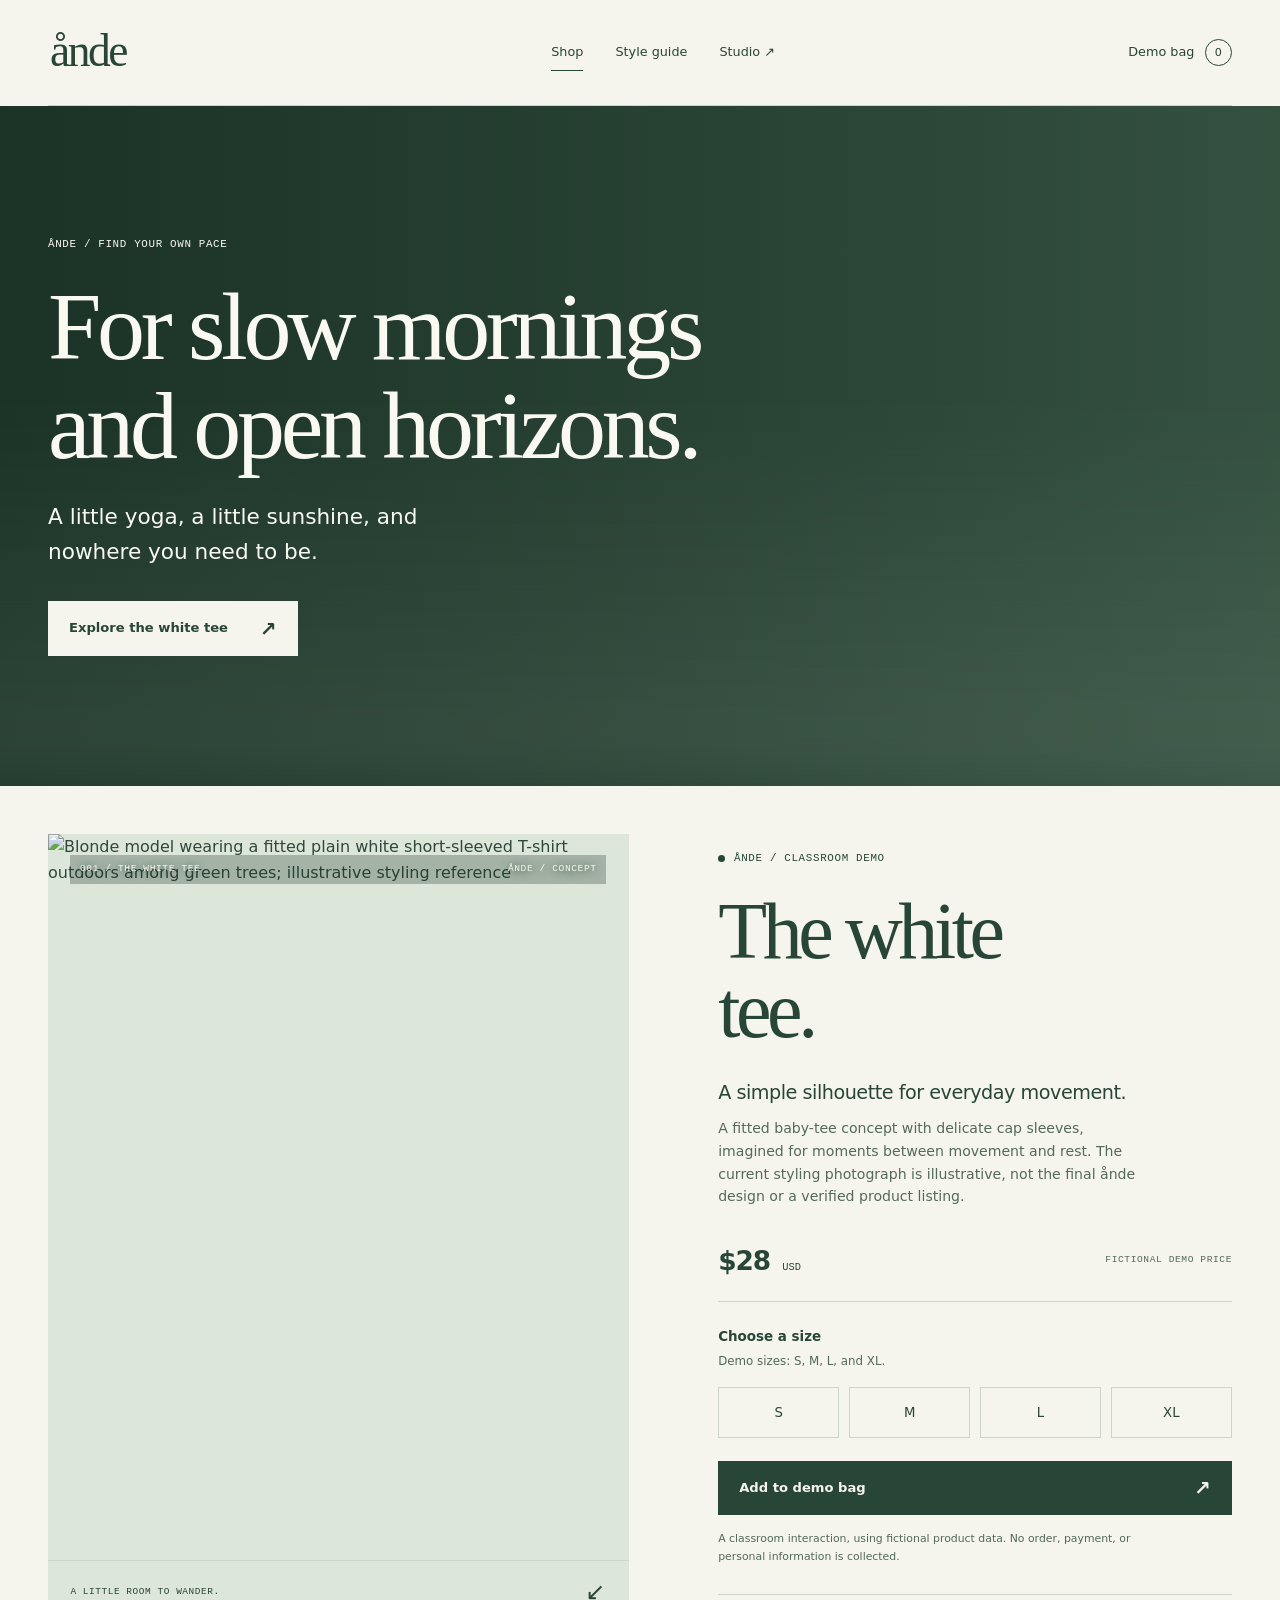
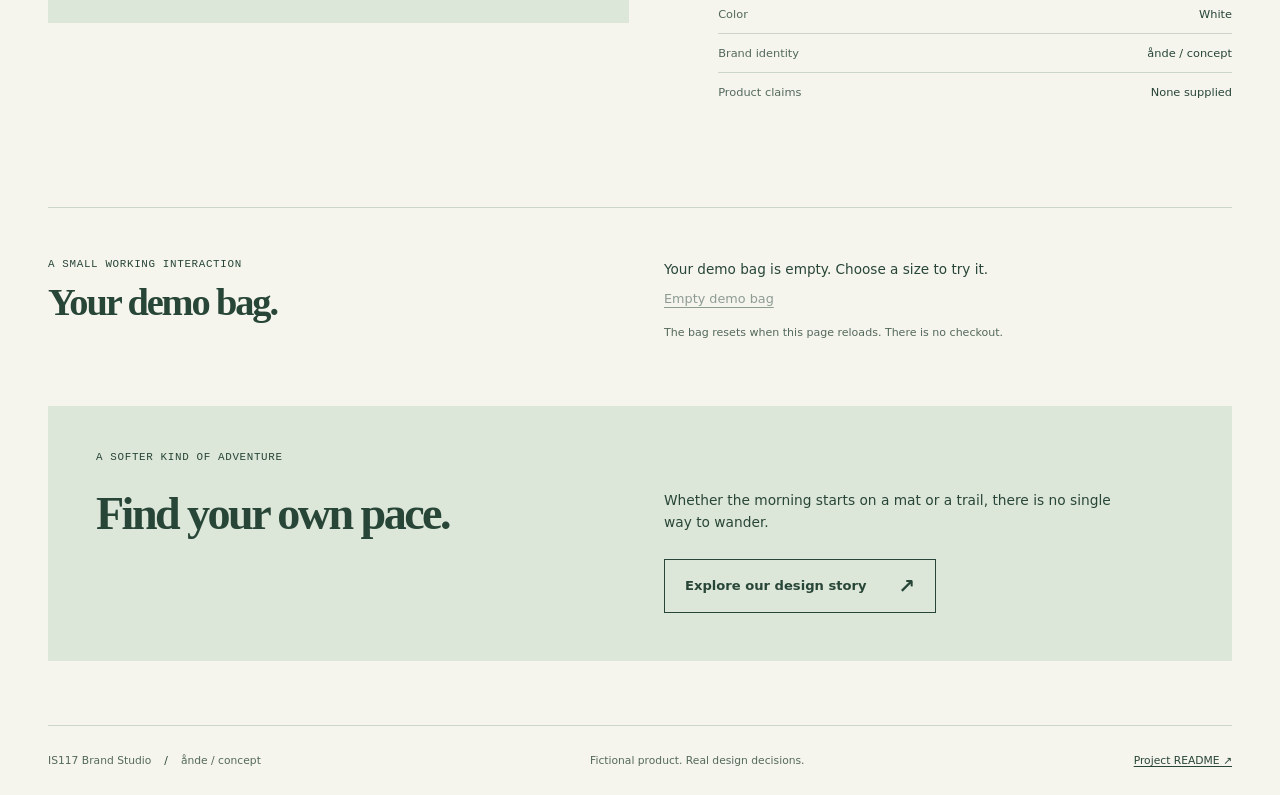
==== public/index.html @ a4168369 "feat: refine white tee editorial product layout and baby tee concept copy" ====
<!doctype html>
<html lang="en">
  <head>
    <meta charset="utf-8" />
    <meta name="viewport" content="width=device-width, initial-scale=1" />
    <meta
      name="description"
      content="ånde: a white tee concept for slow mornings and open horizons. Classroom demo storefront."
    />
    <title>ånde — slow mornings and open horizons</title>
    <link rel="icon" href="data:," />
    <link rel="stylesheet" href="styles.css" />
    <script src="shop.js" defer></script>
  </head>
  <body>
    <a class="skip-link" href="#main">Skip to content</a>
    
    <header class="site-header wrap">
      <a
        class="brand-link"
        href="index.html"
        aria-label="ånde storefront home"
        ><img
          class="wordmark"
          src="assets/ande-wordmark.svg"
          alt="ånde wordmark"
          width="175"
          height="26"
      /></a>
      <nav class="main-nav" aria-label="Main navigation">
        <a class="nav-link" href="index.html" aria-current="page">Shop</a>
        <a class="nav-link" href="styleguide.html">Style guide</a>
        <a class="nav-link" href="studio.html"
          >Studio <span aria-hidden="true">↗</span></a
        >
      </nav>
      <a class="bag-link" href="#demo-bag" aria-label="View demo bag"
        >Demo bag <span id="bag-count" class="bag-count">0</span></a
      >
    </header>

    <main id="main"><section class="ande-hero" aria-labelledby="ande-headline"><div class="ande-hero-art" aria-hidden="true"><span class="ande-mist"></span></div><div class="ande-hero-copy wrap"><p class="eyebrow">ånde / find your own pace</p><h1 id="ande-headline">For slow mornings<br />and open horizons.</h1><p>A little yoga, a little sunshine, and nowhere you need to be.</p><a class="button button-primary" href="#product-title">Explore the white tee <span aria-hidden="true">↗</span></a></div></section>
      <section class="product-section wrap" aria-labelledby="product-title">
        <div class="product-visual"><div class="ande-photo-stack" aria-label="Editorial product imagery"><div class="ande-photo-primary">
          <div class="visual-label">
            <span>001 / The white tee</span><span>ånde / concept</span>
          </div>
          <img
            class="shirt-image"
            src="https://neutral.com/cdn/shop/files/O80001_Ladies_Classic_T-shirt_White_1024x1024.jpg?v=1740046193"
            alt="Blonde model wearing a fitted plain white short-sleeved T-shirt outdoors among green trees; illustrative styling reference"
            width="800"
            height="880"
            loading="lazy"
          />
          </div><div class="ande-photo-detail" aria-hidden="true"><img src="https://neutral.com/cdn/shop/files/O80001_Ladies_Classic_T-shirt_White_1024x1024.jpg?v=1740046193" alt="" loading="lazy" /></div></div><div class="image-caption">
            <span>A little room to wander.</span
            ><span aria-hidden="true">↙</span>
          </div>
        </div>
        <div class="product-information">
          <p class="eyebrow">
            <span class="status-dot" aria-hidden="true"></span> ånde / classroom demo
          </p>
          <h1 id="product-title">The white<br />tee.</h1>
          <p class="product-intro">A simple silhouette for everyday movement.</p>
          <p class="muted product-description">
            A fitted baby-tee concept with delicate cap sleeves, imagined for moments between movement and rest. The current styling photograph is illustrative, not the final ånde design or a verified product listing.
          </p>
          <div class="price-row">
            <p class="price">$28 <span>USD</span></p>
            <span class="micro-label">Fictional demo price</span>
          </div>
          <form id="product-form" class="product-form" novalidate>
            <fieldset aria-describedby="size-help size-error">
              <legend>Choose a size</legend>
              <p id="size-help" class="field-help">
                Demo sizes: S, M, L, and XL.
              </p>
              <div class="size-options">
                <label class="size-option"
                  ><input type="radio" name="size" value="S" /><span
                    >S</span
                  ></label
                >
                <label class="size-option"
                  ><input type="radio" name="size" value="M" /><span
                    >M</span
                  ></label
                >
                <label class="size-option"
                  ><input type="radio" name="size" value="L" /><span
                    >L</span
                  ></label
                >
                <label class="size-option"
                  ><input type="radio" name="size" value="XL" /><span
                    >XL</span
                  ></label
                >
              </div>
              <p id="size-error" class="field-error" role="alert" hidden>
                Choose a size before adding the shirt to your demo bag.
              </p>
            </fieldset>
            <button class="button button-primary add-button" type="submit">
              Add to demo bag <span aria-hidden="true">↗</span>
            </button>
          </form>
          <p class="demo-disclaimer">
            A classroom interaction, using fictional product data. No order,
            payment, or personal information is collected.
          </p>
          <dl class="product-facts">
            <div>
              <dt>Color</dt>
              <dd>White</dd>
            </div>
            <div>
              <dt>Brand identity</dt>
              <dd>ånde / concept</dd>
            </div>
            <div>
              <dt>Product claims</dt>
              <dd>None supplied</dd>
            </div>
          </dl>
        </div>
      </section>

      <section
        id="demo-bag"
        class="bag-section wrap"
        aria-labelledby="bag-title"
      >
        <div>
          <p class="eyebrow">A small working interaction</p>
          <h2 id="bag-title">Your demo bag.</h2>
        </div>
        <div class="bag-details">
          <p
            id="bag-status"
            class="bag-message"
            role="status"
            aria-live="polite"
            aria-atomic="true"
          >
            Your demo bag is empty. Choose a size to try it.
          </p>
          <ul id="bag-items" class="bag-items"></ul>
          <button id="clear-bag" class="text-button" type="button" disabled>
            Empty demo bag
          </button>
          <p class="field-help">
            The bag resets when this page reloads. There is no checkout.
          </p>
        </div>
      </section>

      <section class="starter-next wrap" aria-labelledby="next-title"><p class="eyebrow">A softer kind of adventure</p><h2 id="next-title">Find your own pace.</h2><div><p>Whether the morning starts on a mat or a trail, there is no single way to wander.</p><a class="button button-secondary" href="styleguide.html">Explore our design story <span aria-hidden="true">↗</span></a></div></section>
    </main>

    <footer class="site-footer wrap">
      <p>
        IS117 Brand Studio <span class="footer-separator"> / </span> ånde / concept
      </p>
      <p class="footer-tagline">Fictional product. Real design decisions.</p>
      <a href="https://github.com/kaw393939/is117-brand-studio#readme"
        >Project README <span aria-hidden="true">↗</span></a
      >
    </footer>
  </body>
</html>
---- public/styles.css ----
/* Shared brand tokens. Change these after you agree on your brand direction.
   Both the storefront and the live style guide use this file. */
:root {
  --color-paper: #f5f4ed;
  --color-ink: #284637;
  --color-muted: #53695b;
  --color-line: #cbd5c8;
  --color-accent: #dce6d9;
  --color-soft: #e4eae1;
  --color-white: #fff;
  --color-danger: #992e28;
  --font-body:
    system-ui, -apple-system, blinkmacsystemfont, "Segoe UI", sans-serif;
  --font-display: "Iowan Old Style", "Baskerville", "Palatino Linotype", Georgia, serif;
  --font-mono: ui-monospace, sfmono-regular, consolas, monospace;
  --space-1: 0.5rem;
  --space-2: 1rem;
  --space-3: 1.5rem;
  --space-4: 2rem;
  --space-5: 3rem;
  --space-6: 4rem;
  --page-width: 1440px;
}

* {
  box-sizing: border-box;
}

html {
  scroll-behavior: smooth;
  scroll-padding-top: 1.5rem;
}

body {
  margin: 0;
  background: var(--color-paper);
  color: var(--color-ink);
  font-family: var(--font-body);
  line-height: 1.6;
  -webkit-font-smoothing: antialiased;
}

img,
svg {
  display: block;
  max-width: 100%;
}

button,
a,
input {
  -webkit-tap-highlight-color: transparent;
}

a {
  color: inherit;
  text-underline-offset: 0.2em;
  text-decoration-thickness: 1px;
}

a:hover {
  text-decoration-thickness: 2px;
}

button,
input {
  font: inherit;
}

button {
  cursor: pointer;
}

button:disabled {
  cursor: default;
}

:focus-visible {
  outline: 3px solid var(--color-ink);
  outline-offset: 5px;
}

[hidden] {
  display: none !important;
}

::selection {
  background: var(--color-accent);
  color: var(--color-ink);
}

h1,
h2,
h3,
p {
  margin: 0;
}

h1,
h2,
h3 {
  font-family: var(--font-display);
  font-weight: 550;
}

h1 {
  font-size: clamp(3.4rem, 6.25vw, 6.6rem);
  line-height: 0.99;
  letter-spacing: -0.075em;
}

h2 {
  font-size: clamp(2rem, 3.6vw, 3.75rem);
  line-height: 1.08;
  letter-spacing: -0.055em;
}

h3 {
  font-size: 1.3rem;
  line-height: 1.3;
  letter-spacing: -0.03em;
}

p + p {
  margin-top: var(--space-2);
}

.wrap {
  width: min(calc(100% - 6rem), var(--page-width));
  margin-inline: auto;
}

.muted {
  color: var(--color-muted);
}

.eyebrow,
.micro-label,
.visual-label,
.image-caption,
.section-number,
.type-label,
.token-name {
  font-family: var(--font-mono);
  font-size: 0.68rem;
  font-weight: 500;
  line-height: 1.5;
  letter-spacing: 0.06em;
  text-transform: uppercase;
}

.eyebrow {
  display: flex;
  align-items: center;
  gap: 0.55rem;
}

.status-dot {
  width: 7px;
  height: 7px;
  display: inline-block;
  background: var(--color-ink);
  border-radius: 50%;
}

.skip-link {
  position: fixed;
  top: 8px;
  left: 8px;
  z-index: 10;
  transform: translateY(-180%);
  padding: 0.75rem 1rem;
  background: var(--color-ink);
  color: var(--color-white);
}

.skip-link:focus {
  transform: translateY(0);
}

.starter-notice {
  display: flex;
  justify-content: space-between;
  align-items: center;
  gap: 1.5rem;
  padding: 0.8rem 3rem;
  background: var(--color-accent);
  font-size: 0.73rem;
  line-height: 1.5;
}

.starter-notice a {
  flex-shrink: 0;
  font-weight: 650;
}

.site-header {
  min-height: 106px;
  display: flex;
  align-items: center;
  gap: 3rem;
  border-bottom: 1px solid var(--color-line);
}

.brand-link {
  display: inline-block;
  flex-shrink: 0;
}

.wordmark {
  width: 150px;
  height: auto;
}

.main-nav {
  display: flex;
  justify-content: center;
  align-items: center;
  gap: 2rem;
  margin-inline: auto;
}

.nav-link,
.bag-link {
  text-decoration: none;
  font-size: 0.8rem;
}

.nav-link {
  padding-block: 0.5rem;
  border-bottom: 1px solid transparent;
}

.nav-link:hover,
.nav-link[aria-current="page"] {
  border-color: currentcolor;
}

.bag-link {
  display: flex;
  align-items: center;
  gap: 0.65rem;
  white-space: nowrap;
}

.bag-count {
  display: grid;
  place-items: center;
  min-width: 1.7rem;
  height: 1.7rem;
  border: 1px solid var(--color-ink);
  border-radius: 50%;
  font-size: 0.7rem;
}

.product-section {
  display: grid;
  grid-template-columns: 1.13fr 1fr;
  gap: clamp(3rem, 7vw, 8rem);
  padding-block: var(--space-5) 5rem;
  align-items: start;
}

.product-visual {
  position: relative;
  background: var(--color-soft);
}

.visual-label {
  position: absolute;
  z-index: 1;
  inset: 1.3rem 1.4rem auto;
  display: flex;
  justify-content: space-between;
  gap: 1rem;
  font-size: 0.6rem;
}

.shirt-image {
  width: 100%;
  height: auto;
  aspect-ratio: 800 / 880;
  object-fit: contain;
}

.image-caption {
  display: flex;
  align-items: center;
  justify-content: space-between;
  gap: 1rem;
  padding: 1.2rem 1.4rem;
  border-top: 1px solid var(--color-line);
  font-size: 0.59rem;
}

.image-caption > :last-child {
  font-family: var(--font-body);
  font-size: 1.5rem;
  line-height: 1;
}

.product-information {
  max-width: 530px;
  padding-block: 1rem;
}

.product-information h1 {
  margin-top: 1.6rem;
}

.product-intro {
  font-size: 1.2rem;
  line-height: 1.5;
  margin-top: 1.8rem;
  letter-spacing: -0.025em;
}

.product-description {
  margin-top: 0.6rem;
  font-size: 0.88rem;
  max-width: 430px;
}

.price-row {
  display: flex;
  align-items: center;
  justify-content: space-between;
  gap: 1rem;
  margin-block: 2rem 1.5rem;
  padding-bottom: 1.2rem;
  border-bottom: 1px solid var(--color-line);
}

.price {
  font-size: 1.65rem;
  letter-spacing: -0.04em;
  font-weight: 600;
}

.price span {
  font-family: var(--font-mono);
  font-size: 0.65rem;
  font-weight: 400;
  letter-spacing: 0;
  margin-left: 0.25rem;
}

.price-row .micro-label {
  color: var(--color-muted);
  font-size: 0.6rem;
}

fieldset {
  padding: 0;
  margin: 0;
  border: 0;
  min-width: 0;
}

legend {
  padding: 0;
  font-size: 0.84rem;
  font-weight: 650;
}

.field-help {
  margin-top: 0.3rem;
  color: var(--color-muted);
  font-size: 0.74rem;
}

.size-options {
  display: grid;
  grid-template-columns: repeat(4, 1fr);
  gap: 0.6rem;
  margin-top: 1rem;
}

.size-option {
  position: relative;
  cursor: pointer;
}

.size-option input {
  position: absolute;
  opacity: 0;
  width: 100%;
  height: 100%;
  margin: 0;
  cursor: pointer;
}

.size-option span {
  display: grid;
  place-items: center;
  min-height: 3.2rem;
  border: 1px solid var(--color-line);
  background: var(--color-paper);
  font-size: 0.83rem;
  transition:
    background 150ms ease,
    border-color 150ms ease;
}

.size-option input:checked + span {
  background: var(--color-ink);
  border-color: var(--color-ink);
  color: var(--color-paper);
}

.size-option input:hover + span {
  border-color: var(--color-ink);
}

.size-option input:focus-visible + span {
  outline: 3px solid var(--color-ink);
  outline-offset: 4px;
}

.size-option input:focus-visible {
  outline: none;
}

.field-error {
  color: var(--color-danger);
  font-size: 0.8rem;
  margin-top: 0.9rem;
  font-weight: 550;
}

.button {
  display: inline-flex;
  align-items: center;
  justify-content: space-between;
  gap: 2rem;
  min-height: 3.4rem;
  border: 1px solid var(--color-ink);
  padding: 0.9rem 1.25rem;
  font-size: 0.82rem;
  font-weight: 550;
  line-height: 1.4;
  text-decoration: none;
  transition:
    background 150ms ease,
    color 150ms ease;
}

.button > span[aria-hidden] {
  font-size: 1.25rem;
  line-height: 1;
}

.button-primary {
  background: var(--color-ink);
  color: var(--color-paper);
}

.button-primary:hover {
  background: var(--color-accent);
  color: var(--color-ink);
}

.button-secondary {
  background: transparent;
  color: var(--color-ink);
}

.button-secondary:hover {
  background: var(--color-soft);
}

.add-button {
  width: 100%;
  margin-top: 1.4rem;
}

.demo-disclaimer {
  font-size: 0.68rem;
  line-height: 1.65;
  color: var(--color-muted);
  margin-top: 0.9rem;
  max-width: 420px;
}

.product-facts {
  margin-bottom: 0;
  margin-top: 1.8rem;
}

.product-facts div {
  display: flex;
  justify-content: space-between;
  gap: 1rem;
  padding-block: 0.62rem;
  border-top: 1px solid var(--color-line);
  font-size: 0.71rem;
}

.product-facts dt {
  color: var(--color-muted);
}

.product-facts dd {
  margin: 0;
  font-weight: 500;
  text-align: right;
}

.bag-section {
  display: grid;
  grid-template-columns: 1fr 1fr;
  gap: 3rem;
  border-top: 1px solid var(--color-line);
  padding-block: 3rem;
}

.bag-section h2 {
  margin-top: 0.6rem;
  font-size: clamp(2rem, 3vw, 3rem);
}

.bag-details {
  padding-top: 0.2rem;
  font-size: 0.85rem;
}

.bag-message {
  max-width: 500px;
}

.bag-items {
  list-style: none;
  margin: 1rem 0;
  padding: 0;
}

.bag-items:empty {
  margin: 0;
}

.bag-items li {
  padding-block: 0.55rem;
  border-bottom: 1px solid var(--color-line);
  font-size: 0.78rem;
}

.text-button {
  padding: 0.5rem 0;
  border: 0;
  background: transparent;
  color: var(--color-ink);
  font-size: 0.8rem;
  text-decoration: underline;
  text-underline-offset: 0.25rem;
}

.text-button:disabled {
  opacity: 0.5;
}

.bag-details .field-help {
  margin-top: 0.4rem;
  font-size: 0.69rem;
}

.starter-next {
  display: grid;
  grid-template-columns: 1fr 1fr;
  gap: 1.5rem 3rem;
  background: var(--color-accent);
  padding: 2.7rem 3rem 3rem;
  margin-block: 1rem 4rem;
}

.starter-next > .eyebrow {
  grid-column: 1 / -1;
}

.starter-next > div {
  max-width: 470px;
  font-size: 0.86rem;
}

.starter-next .button {
  margin-top: 1.6rem;
}

.site-footer {
  display: flex;
  align-items: center;
  justify-content: space-between;
  gap: 2rem;
  border-top: 1px solid var(--color-line);
  padding-block: 1.6rem;
  font-size: 0.67rem;
  color: var(--color-muted);
}

.footer-tagline {
  margin: 0;
}

.footer-separator {
  margin-inline: 0.6rem;
  color: var(--color-ink);
}

.site-footer a {
  color: var(--color-ink);
}

/* Shared editorial pages */
.page-hero {
  padding-block: 4.5rem 3.8rem;
  display: grid;
  grid-template-columns: 1.25fr 0.75fr;
  align-items: end;
  gap: 1.3rem 4rem;
}

.page-hero > .eyebrow {
  grid-column: 1 / -1;
}

.page-hero h1 {
  font-size: clamp(3.5rem, 6.8vw, 7.3rem);
}

.page-hero .hero-summary {
  max-width: 400px;
  font-size: 0.95rem;
  color: var(--color-muted);
  padding-bottom: 0.25rem;
}

.hero-summary strong {
  font-weight: 550;
  color: var(--color-ink);
}

.page-subnav {
  display: flex;
  flex-wrap: wrap;
  gap: 0.6rem 1.8rem;
  padding-block: 1rem;
  border-top: 1px solid var(--color-line);
  border-bottom: 1px solid var(--color-line);
  font-size: 0.76rem;
}

.section-link {
  text-decoration: none;
}

.section-link:hover {
  text-decoration: underline;
}

.guide-section {
  padding-block: 3rem;
  border-bottom: 1px solid var(--color-line);
  display: grid;
  grid-template-columns: 0.32fr 1fr;
  column-gap: 3rem;
}

.section-heading .section-number {
  color: var(--color-muted);
  display: block;
  margin-bottom: 0.8rem;
}

.section-heading h2 {
  font-size: clamp(1.7rem, 2.5vw, 2.65rem);
}

.section-heading p {
  font-size: 0.78rem;
  color: var(--color-muted);
  margin-top: 1rem;
  max-width: 210px;
}

.guide-content {
  min-width: 0;
}

.draft-label {
  display: inline-block;
  padding: 0.3rem 0.55rem;
  background: var(--color-accent);
  color: var(--color-ink);
  font-family: var(--font-mono);
  font-size: 0.6rem;
  line-height: 1.4;
  letter-spacing: 0.03em;
  text-transform: uppercase;
}

.decision-grid {
  display: grid;
  grid-template-columns: repeat(3, 1fr);
  gap: 1.5rem;
  margin-top: 1.6rem;
}

.decision-grid > div {
  border-top: 1px solid var(--color-line);
  padding-top: 0.8rem;
}

.decision-grid h3 {
  font-size: 0.85rem;
  font-weight: 650;
  letter-spacing: 0;
}

.decision-grid p {
  font-size: 0.8rem;
  color: var(--color-muted);
  margin-top: 0.5rem;
}

.decision-grid .undecided {
  font-size: 1.5rem;
  font-weight: 450;
  color: var(--color-ink);
  letter-spacing: -0.04em;
}

.logo-board {
  min-height: 230px;
  display: grid;
  place-items: center;
  padding: 3rem;
  background: var(--color-white);
  border: 1px solid var(--color-line);
}

.logo-board img {
  width: min(100%, 380px);
}

.logo-variants {
  display: grid;
  grid-template-columns: 1fr 1fr;
  border: 1px solid var(--color-line);
  border-top: 0;
}

.logo-variant {
  min-height: 140px;
  padding: 1.5rem;
  display: flex;
  flex-direction: column;
  justify-content: space-between;
  gap: 1.5rem;
}

.logo-variant + .logo-variant {
  border-left: 1px solid var(--color-line);
}

.logo-small {
  width: 110px;
  height: auto;
}

.logo-mono {
  width: 190px;
  filter: brightness(0);
}

.logo-variant p,
.guide-note {
  font-size: 0.73rem;
  color: var(--color-muted);
}

.guide-note {
  margin-top: 1rem;
  max-width: 680px;
}

.palette-grid {
  display: grid;
  grid-template-columns: repeat(5, 1fr);
  gap: 0.65rem;
}

.color-swatch {
  height: 120px;
  border: 1px solid var(--color-line);
  background: var(--swatch-color);
}

.palette-card h3 {
  font-size: 0.76rem;
  letter-spacing: 0;
  font-weight: 650;
  margin-top: 0.65rem;
}

.palette-card code {
  font-family: var(--font-mono);
  font-size: 0.65rem;
  color: var(--color-muted);
  display: block;
  margin-top: 0.15rem;
}

.palette-card p {
  font-size: 0.66rem;
  color: var(--color-muted);
  margin-top: 0.4rem;
  line-height: 1.5;
}

.type-specimen {
  border-top: 1px solid var(--color-line);
  padding-block: 1.3rem;
}

.type-specimen:first-child {
  border-top: 0;
  padding-top: 0;
}

.type-label {
  display: block;
  margin-bottom: 1rem;
  color: var(--color-muted);
  font-size: 0.6rem;
}

.type-display {
  font-family: var(--font-display);
  font-size: clamp(2.5rem, 4.5vw, 5rem);
  font-weight: 550;
  letter-spacing: -0.075em;
  line-height: 1;
  max-width: 700px;
}

.type-body {
  font-family: var(--font-body);
  font-size: 1rem;
  max-width: 570px;
}

.type-mono {
  font-family: var(--font-mono);
  text-transform: uppercase;
  font-size: 0.7rem;
  letter-spacing: 0.06em;
}

.spacing-grid {
  display: flex;
  flex-wrap: wrap;
  align-items: start;
  gap: 2rem;
}

.spacing-token {
  min-width: 52px;
}

.spacing-bar {
  width: var(--token-size);
  height: 40px;
  background: var(--color-ink);
  margin-bottom: 0.9rem;
}

.token-name {
  display: block;
  font-size: 0.6rem;
}

.spacing-token code {
  font-family: var(--font-mono);
  color: var(--color-muted);
  font-size: 0.65rem;
}

.button-samples {
  display: flex;
  flex-wrap: wrap;
  gap: 1rem;
}

.button-samples .button {
  min-width: 185px;
}

.voice-grid {
  display: grid;
  grid-template-columns: 1fr 1fr;
  gap: 2rem;
}

.voice-grid h3 {
  font-size: 0.95rem;
  font-weight: 600;
  margin-bottom: 0.65rem;
}

.voice-grid p {
  font-size: 0.84rem;
  color: var(--color-muted);
}

.voice-example {
  font-size: 1.7rem !important;
  color: var(--color-ink) !important;
  letter-spacing: -0.035em;
  line-height: 1.3;
}

.guide-footer-note {
  display: flex;
  gap: 2rem;
  align-items: center;
  justify-content: space-between;
  background: var(--color-soft);
  padding: 1.5rem 2rem;
  margin-block: 2rem 4rem;
}

.guide-footer-note p {
  font-size: 0.83rem;
  max-width: 680px;
}

.guide-footer-note a {
  font-size: 0.8rem;
  white-space: nowrap;
}

@media (width >= 1600px) {
  .product-section {
    gap: 8rem;
  }
}

@media (width <= 1100px) {
  .wrap {
    width: calc(100% - 4rem);
  }

  .starter-notice {
    padding-inline: 2rem;
  }

  .site-header {
    gap: 1.7rem;
  }

  .main-nav {
    gap: 1.25rem;
  }

  .product-section {
    gap: 3rem;
    align-items: start;
  }

  .product-information h1 {
    font-size: clamp(3.4rem, 7vw, 5rem);
  }

  .product-information {
    padding-top: 0.5rem;
  }

  .product-intro {
    margin-top: 1.4rem;
  }

  .price-row {
    margin-top: 1.5rem;
  }

  .page-hero {
    column-gap: 2rem;
  }

  .guide-section {
    grid-template-columns: 0.35fr 1fr;
    gap: 2rem;
  }

  .palette-grid {
    grid-template-columns: repeat(3, 1fr);
    row-gap: 1.6rem;
  }
}

@media (width <= 760px) {
  .wrap {
    width: calc(100% - 2.5rem);
  }

  .starter-notice {
    padding: 0.75rem 1.25rem;
    font-size: 0.67rem;
    gap: 1rem;
  }

  .starter-notice > span {
    max-width: 480px;
  }

  .starter-notice a {
    font-size: 0.65rem;
  }

  .site-header {
    min-height: 108px;
    display: grid;
    grid-template-columns: 1fr auto;
    gap: 0.5rem 1rem;
    padding-block: 1.2rem 1rem;
  }

  .wordmark {
    width: 130px;
  }

  .main-nav {
    grid-row: 2;
    grid-column: 1 / -1;
    margin: 0;
    justify-content: flex-start;
    gap: 1.5rem;
  }

  .nav-link,
  .bag-link {
    font-size: 0.73rem;
  }

  .bag-link {
    grid-column: 2;
    grid-row: 1;
  }

  .bag-count {
    min-width: 1.5rem;
    height: 1.5rem;
  }

  .product-section {
    grid-template-columns: 1fr;
    gap: 2rem;
    padding-block: 1.5rem 3rem;
  }

  .product-visual {
    max-width: 600px;
    width: 100%;
    margin-inline: auto;
  }

  .shirt-image {
    max-height: 530px;
  }

  .product-information {
    max-width: none;
    padding: 0;
  }

  .product-information h1 {
    font-size: clamp(4.2rem, 13vw, 7rem);
    margin-top: 1rem;
  }

  .product-intro {
    font-size: 1.1rem;
    margin-top: 1.4rem;
  }

  .product-description {
    max-width: 580px;
  }

  .product-facts {
    margin-top: 1.5rem;
  }

  .bag-section {
    grid-template-columns: 1fr;
    gap: 1.3rem;
    padding-block: 2rem;
  }

  .bag-section h2 {
    margin-top: 0.6rem;
  }

  .starter-next {
    grid-template-columns: 1fr;
    padding: 1.8rem;
    gap: 1.3rem;
    margin-block: 1rem 3rem;
  }

  .starter-next > div {
    max-width: none;
  }

  .site-footer {
    flex-wrap: wrap;
    gap: 0.7rem 2rem;
    padding-block: 1.5rem;
  }

  .footer-tagline {
    display: none;
  }

  .page-hero {
    padding-block: 2.5rem;
    grid-template-columns: 1fr;
    row-gap: 1.4rem;
  }

  .page-hero h1 {
    font-size: clamp(3.7rem, 11vw, 6rem);
  }

  .page-hero .hero-summary {
    max-width: 570px;
    font-size: 0.9rem;
  }

  .page-subnav {
    gap: 0.6rem 1.2rem;
    font-size: 0.72rem;
  }

  .guide-section {
    grid-template-columns: 1fr;
    gap: 1.8rem;
    padding-block: 2.3rem;
  }

  .section-heading {
    display: grid;
    grid-template-columns: 1fr 1fr;
    column-gap: 2rem;
  }

  .section-heading .section-number {
    grid-column: 1 / -1;
    margin-bottom: 0.5rem;
  }

  .section-heading p {
    max-width: none;
    margin: 0;
    font-size: 0.73rem;
  }

  .decision-grid {
    gap: 1rem;
  }

  .decision-grid .undecided {
    font-size: 1.3rem;
  }

  .decision-grid p {
    font-size: 0.73rem;
  }

  .palette-grid {
    grid-template-columns: repeat(5, 1fr);
  }

  .color-swatch {
    height: 85px;
  }

  .palette-card p {
    font-size: 0.62rem;
  }

  .palette-card code {
    font-size: 0.57rem;
  }

  .guide-footer-note {
    flex-direction: column;
    align-items: start;
    gap: 1rem;
    margin-block: 1.5rem 3rem;
    padding: 1.5rem;
  }
}

@media (width <= 420px) {
  .starter-notice {
    align-items: start;
    flex-direction: column;
    gap: 0.35rem;
  }

  .visual-label {
    inset: 1rem 1rem auto;
    font-size: 0.53rem;
  }

  .image-caption {
    font-size: 0.53rem;
    padding: 1rem;
  }

  .price-row .micro-label {
    font-size: 0.54rem;
  }

  .section-heading {
    grid-template-columns: 1fr;
    gap: 0.6rem;
  }

  .section-heading .section-number {
    margin: 0;
  }

  .decision-grid {
    grid-template-columns: 1fr;
    gap: 1.2rem;
  }

  .decision-grid > div {
    display: grid;
    grid-template-columns: 0.5fr 1fr;
    gap: 0.4rem 1rem;
  }

  .decision-grid p {
    margin-top: 0;
  }

  .decision-grid p:last-child {
    grid-column: 2;
  }

  .palette-grid {
    grid-template-columns: repeat(3, 1fr);
  }

  .color-swatch {
    height: 90px;
  }

  .logo-board {
    min-height: 190px;
    padding: 2rem;
  }

  .logo-variants {
    grid-template-columns: 1fr;
  }

  .logo-variant {
    min-height: 125px;
  }

  .logo-variant + .logo-variant {
    border-left: 0;
    border-top: 1px solid var(--color-line);
  }

  .voice-grid {
    grid-template-columns: 1fr;
    gap: 1.5rem;
  }
}

@media (prefers-reduced-motion: reduce) {
  html {
    scroll-behavior: auto;
  }

  *,
  *::before,
  *::after {
    transition: none !important;
    animation: none !important;
  }
}

/* ånde editorial hero — expressive layering without torn-paper motifs. */
.ande-hero {position:relative;min-height:min(77vw,720px);display:grid;align-items:center;overflow:hidden;background:#718d7c;color:#f9f9f2;isolation:isolate}
.ande-hero-art {position:absolute;inset:0;z-index:-2;background:linear-gradient(90deg,rgba(20,45,35,.8) 0%,rgba(30,56,44,.52) 48%,rgba(42,67,53,.14) 100%),radial-gradient(ellipse at 68% 28%,#d4ddd0 0%,#94ab9a 28%,#486d5c 66%,#294b3b 100%)}
.ande-hero-art::before,.ande-hero-art::after {content:"";position:absolute;inset:0;background:repeating-linear-gradient(100deg,transparent 0 5%,rgba(19,50,37,.28) 5.3% 6.5%,transparent 7% 11%);opacity:.5;filter:blur(3px)}
.ande-hero-art::after {transform:scale(1.35) translateY(12%);opacity:.4;filter:blur(10px)}
.ande-mist {position:absolute;inset:32% -10% 0;background:linear-gradient(0deg,rgba(230,238,225,.4),transparent 85%);filter:blur(32px)}
.ande-hero-copy {padding-block:7rem;position:relative}
.ande-hero-copy h1 {max-width:860px;font-size:clamp(3.7rem,7.5vw,8rem);letter-spacing:-.045em;font-weight:400;line-height:1.04;margin:1.5rem 0}
.ande-hero-copy p:not(.eyebrow) {font-size:clamp(1rem,1.7vw,1.35rem);max-width:460px;margin-bottom:2rem}
.ande-hero-copy .button {background:#f5f4ed;color:#284637;border-color:#f5f4ed}
.ande-hero-copy .button:hover {background:#dce6d9}
.product-information h1,.page-hero h1 {letter-spacing:-.055em;font-weight:400}
@media (width <= 760px) {.ande-hero{min-height:630px}.ande-hero-copy{padding-block:5rem}.ande-hero-copy h1{font-size:clamp(3.3rem,12vw,5.4rem)}}

/* Photographic ånde hero: remote forest image is a temporary stand-in pending upload of the approved original model crop. */
.ande-hero {min-height:680px;background:#385544}
.ande-hero-art {background:linear-gradient(90deg,rgba(22,45,34,.85) 0%,rgba(22,45,34,.55) 47%,rgba(22,45,34,.12) 100%),url("https://images.unsplash.com/photo-1448375240586-882707db888b?auto=format&fit=crop&w=1800&q=85") center / cover no-repeat}
.ande-hero-art::before,.ande-hero-art::after {display:none}
.ande-mist {opacity:.25;pointer-events:none}
.ande-hero-copy {z-index:2}
@media (max-width:760px){.ande-hero-art{background-position:60% center}}

/* Portrait treatment for the ånde white-tee editorial section. */
.product-visual {overflow:hidden;background:#dce6d9}
.product-visual .shirt-image {aspect-ratio:4 / 5;object-fit:cover;object-position:center 35%;filter:saturate(.8) contrast(.96)}
.product-visual .visual-label {color:#f7f7ee;text-shadow:0 1px 8px #183425;background:rgba(24,49,36,.28);padding:.45rem .6rem}
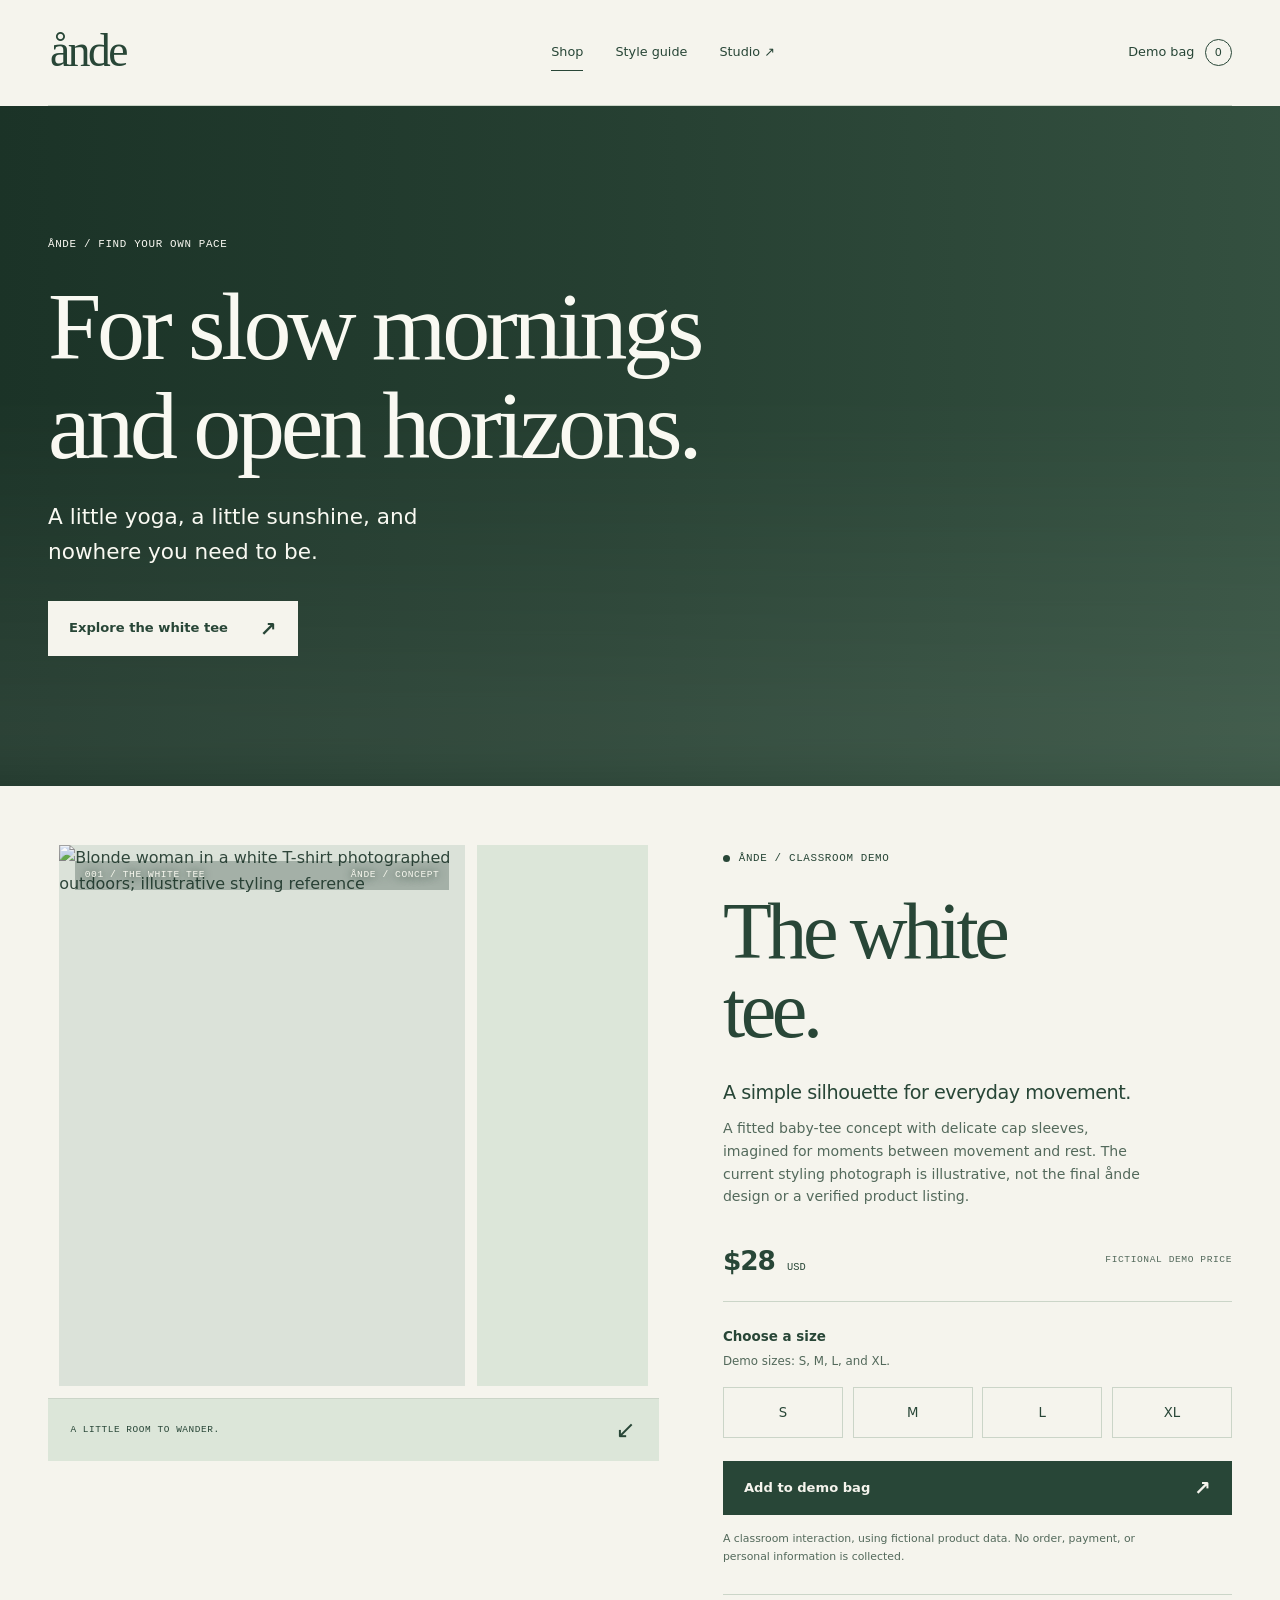
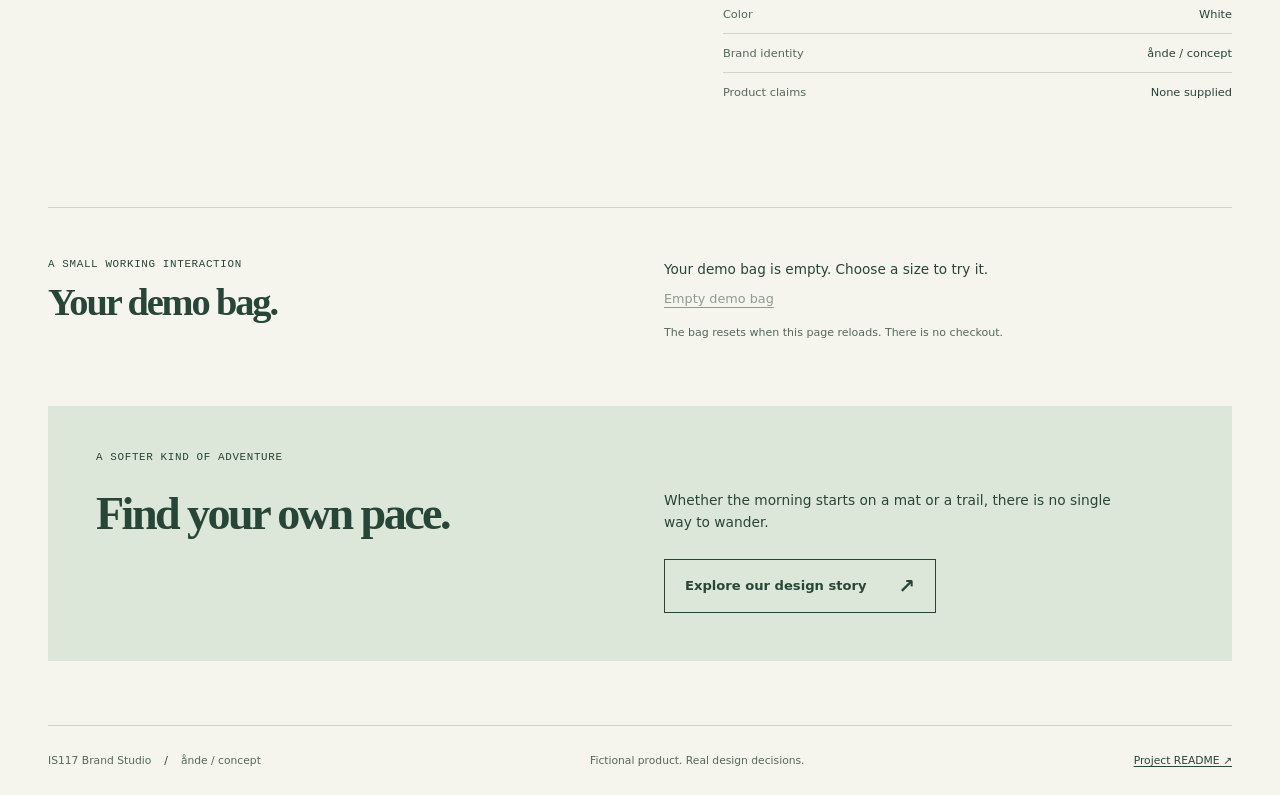
==== commit b0b8d410: "fix: replace unchanged product portrait with new blonde outdoor model photograph" ====
--- a/public/index.html
+++ b/public/index.html
@@ -47,13 +47,13 @@
           </div>
           <img
             class="shirt-image"
-            src="https://neutral.com/cdn/shop/files/O80001_Ladies_Classic_T-shirt_White_1024x1024.jpg?v=1740046193"
-            alt="Blonde model wearing a fitted plain white short-sleeved T-shirt outdoors among green trees; illustrative styling reference"
+            src="https://images.unsplash.com/photo-1778374890136-1a36dcd9021c?auto=format&fit=crop&w=1200&q=85"
+            alt="Blonde woman in a white T-shirt photographed outdoors; illustrative styling reference"
             width="800"
             height="880"
             loading="lazy"
           />
-          </div><div class="ande-photo-detail" aria-hidden="true"><img src="https://neutral.com/cdn/shop/files/O80001_Ladies_Classic_T-shirt_White_1024x1024.jpg?v=1740046193" alt="" loading="lazy" /></div></div><div class="image-caption">
+          </div><div class="ande-photo-detail" aria-hidden="true"><img src="https://images.unsplash.com/photo-1778374890136-1a36dcd9021c?auto=format&fit=crop&w=1200&q=85" alt="" loading="lazy" /></div></div><div class="image-caption">
             <span>A little room to wander.</span
             ><span aria-hidden="true">↙</span>
           </div>
--- a/public/styles.css
+++ b/public/styles.css
@@ -1321,3 +1321,13 @@
 .product-visual {overflow:hidden;background:#dce6d9}
 .product-visual .shirt-image {aspect-ratio:4 / 5;object-fit:cover;object-position:center 35%;filter:saturate(.8) contrast(.96)}
 .product-visual .visual-label {color:#f7f7ee;text-shadow:0 1px 8px #183425;background:rgba(24,49,36,.28);padding:.45rem .6rem}
+
+/* Refined editorial product image composition, using existing illustrative photo until the approved custom portrait is hosted. */
+.ande-photo-stack{display:grid;grid-template-columns:minmax(0,1fr) 29%;gap:.75rem;align-items:stretch;padding:.7rem;background:var(--color-paper)}
+.ande-photo-primary{min-width:0;position:relative;overflow:hidden;background:#dbe2d9}
+.ande-photo-primary .shirt-image{width:100%;height:100%;min-height:490px;aspect-ratio:3/4;object-fit:cover}
+.ande-photo-primary .visual-label{inset:1rem 1rem auto;flex-wrap:wrap}
+.ande-photo-detail{overflow:hidden;background:#dce6d9}
+.ande-photo-detail img{width:100%;height:100%;object-fit:cover;object-position:70% center;transform:scale(1.8);filter:saturate(.72)}
+.product-section{grid-template-columns:minmax(0,1.2fr) minmax(0,1fr);gap:clamp(2rem,5vw,6rem)}
+@media(max-width:760px){.ande-photo-stack{grid-template-columns:minmax(0,1fr) 24%;gap:.35rem;padding:.35rem}.ande-photo-primary .shirt-image{min-height:360px}}
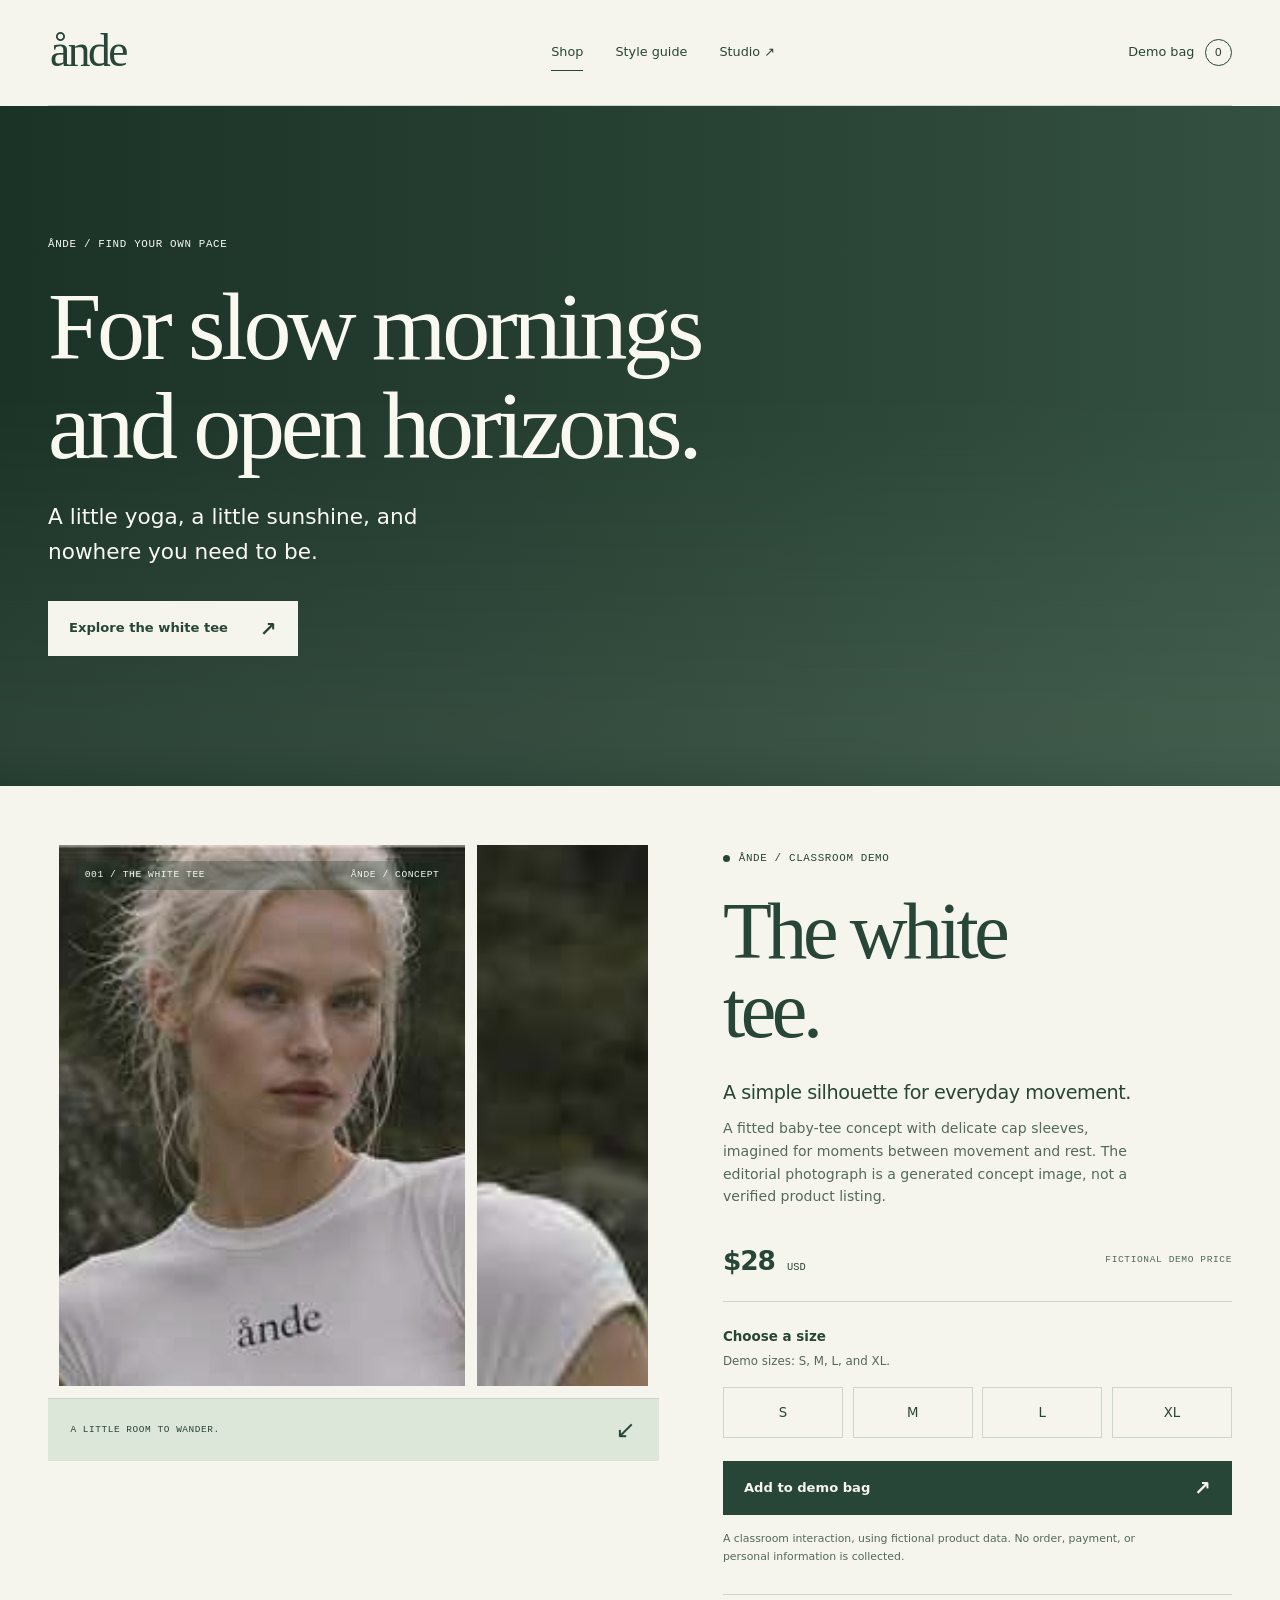
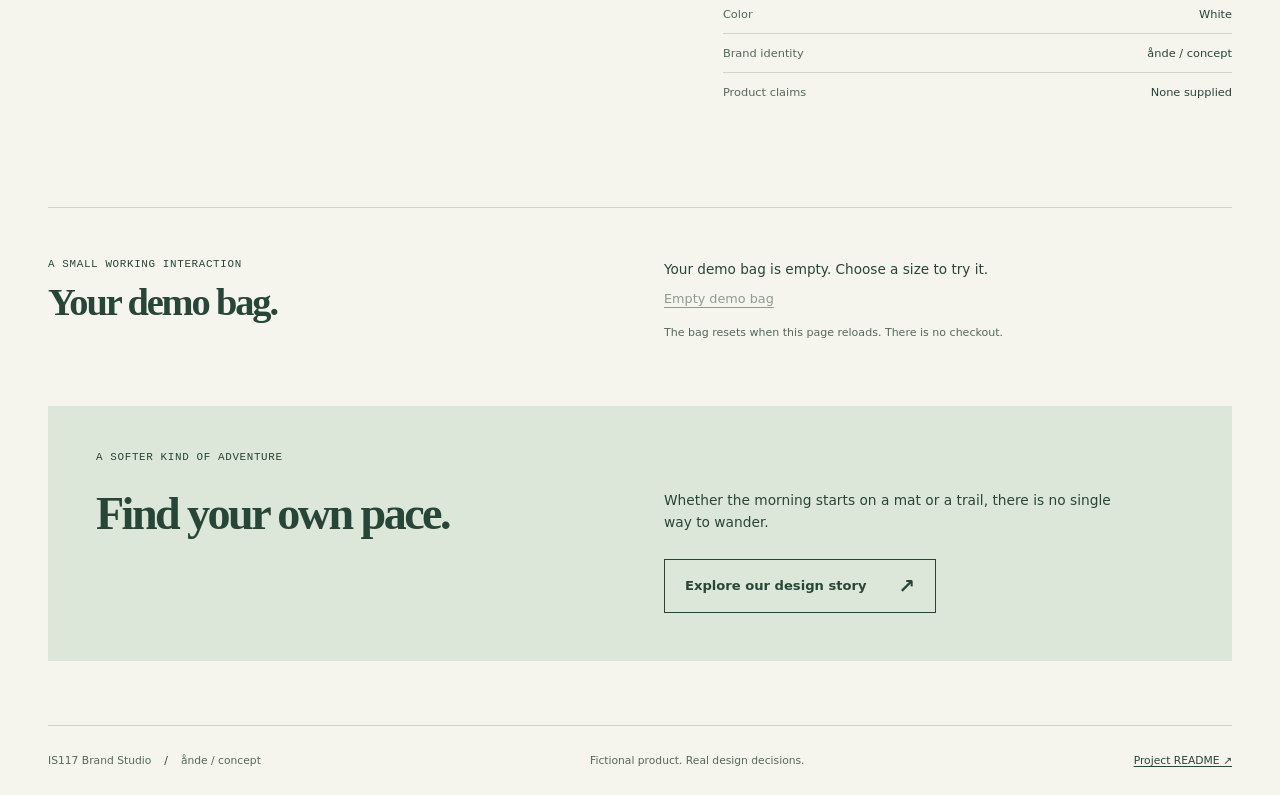
==== commit 94762a65: "feat: use approved platinum-blonde editorial photo for white tee product section" ====
--- a/public/index.html
+++ b/public/index.html
@@ -47,13 +47,13 @@
           </div>
           <img
             class="shirt-image"
-            src="https://images.unsplash.com/photo-1778374890136-1a36dcd9021c?auto=format&fit=crop&w=1200&q=85"
-            alt="Blonde woman in a white T-shirt photographed outdoors; illustrative styling reference"
+            src="assets/ande-platinum-product.jpg"
+            alt="Platinum-blonde fashion model wearing a fitted white baby tee with cap sleeves in a mossy forest; concept image"
             width="800"
             height="880"
             loading="lazy"
           />
-          </div><div class="ande-photo-detail" aria-hidden="true"><img src="https://images.unsplash.com/photo-1778374890136-1a36dcd9021c?auto=format&fit=crop&w=1200&q=85" alt="" loading="lazy" /></div></div><div class="image-caption">
+          </div><div class="ande-photo-detail" aria-hidden="true"><img src="assets/ande-platinum-product.jpg" alt="" loading="lazy" /></div></div><div class="image-caption">
             <span>A little room to wander.</span
             ><span aria-hidden="true">↙</span>
           </div>
@@ -65,7 +65,7 @@
           <h1 id="product-title">The white<br />tee.</h1>
           <p class="product-intro">A simple silhouette for everyday movement.</p>
           <p class="muted product-description">
-            A fitted baby-tee concept with delicate cap sleeves, imagined for moments between movement and rest. The current styling photograph is illustrative, not the final ånde design or a verified product listing.
+            A fitted baby-tee concept with delicate cap sleeves, imagined for moments between movement and rest. The editorial photograph is a generated concept image, not a verified product listing.
           </p>
           <div class="price-row">
             <p class="price">$28 <span>USD</span></p>
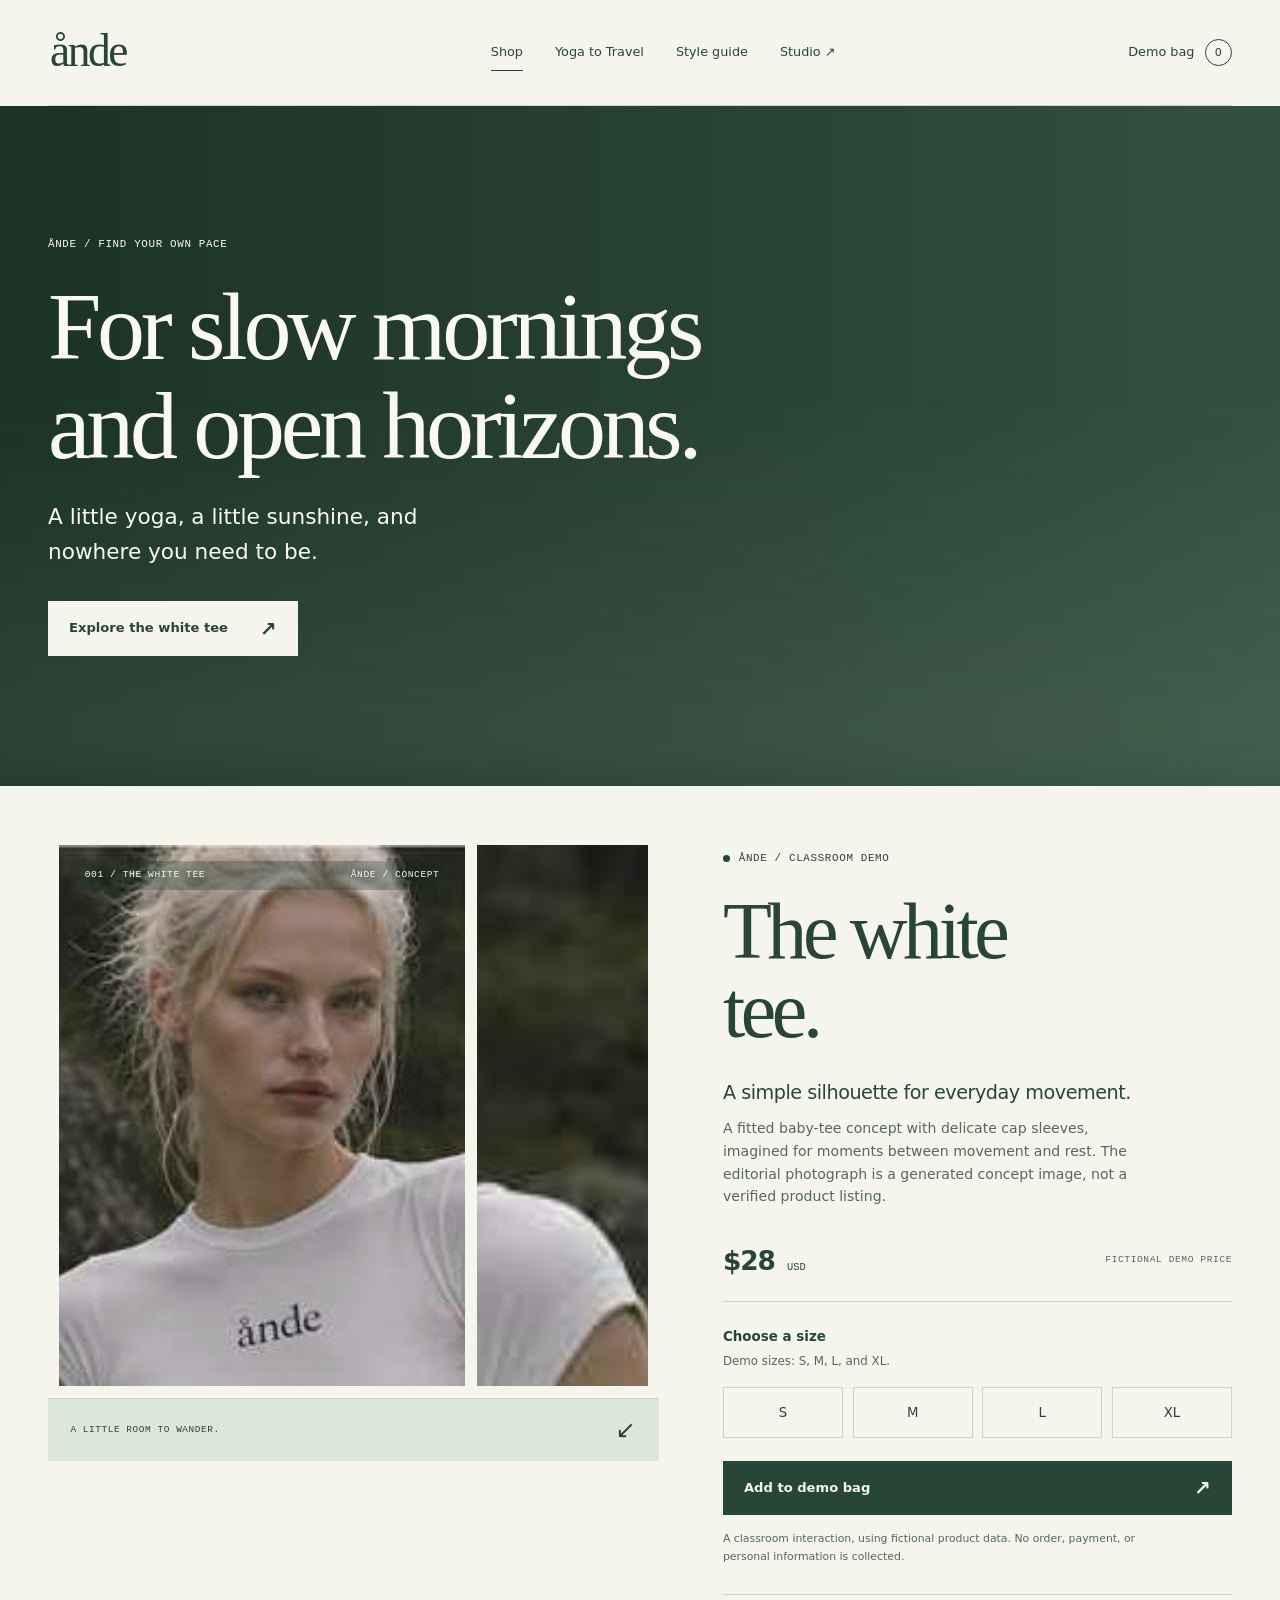
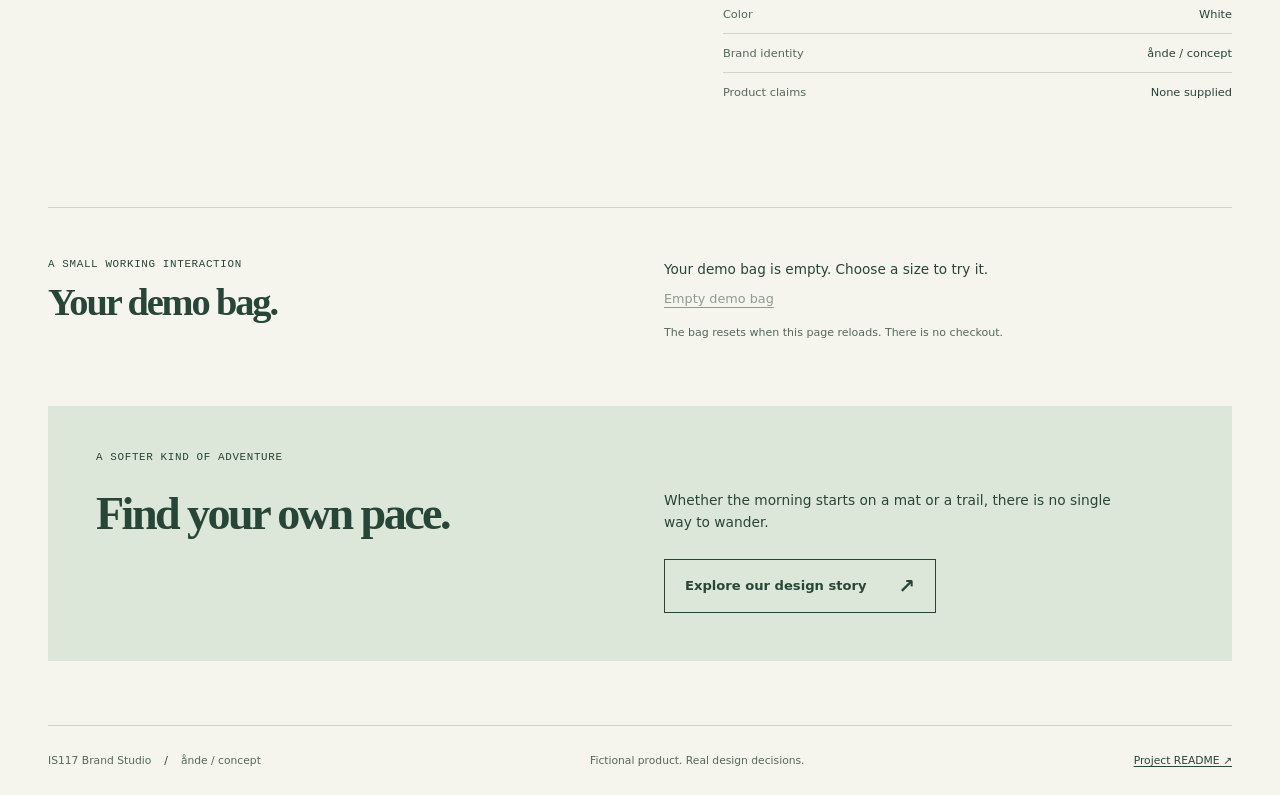
==== commit 95459e8c: "feat: link Yoga to Travel tab in navigation" ====
--- a/public/index.html
+++ b/public/index.html
@@ -29,6 +29,7 @@
       /></a>
       <nav class="main-nav" aria-label="Main navigation">
         <a class="nav-link" href="index.html" aria-current="page">Shop</a>
+        <a class="nav-link" href="yoga-to-travel.html">Yoga to Travel</a>
         <a class="nav-link" href="styleguide.html">Style guide</a>
         <a class="nav-link" href="studio.html"
           >Studio <span aria-hidden="true">↗</span></a
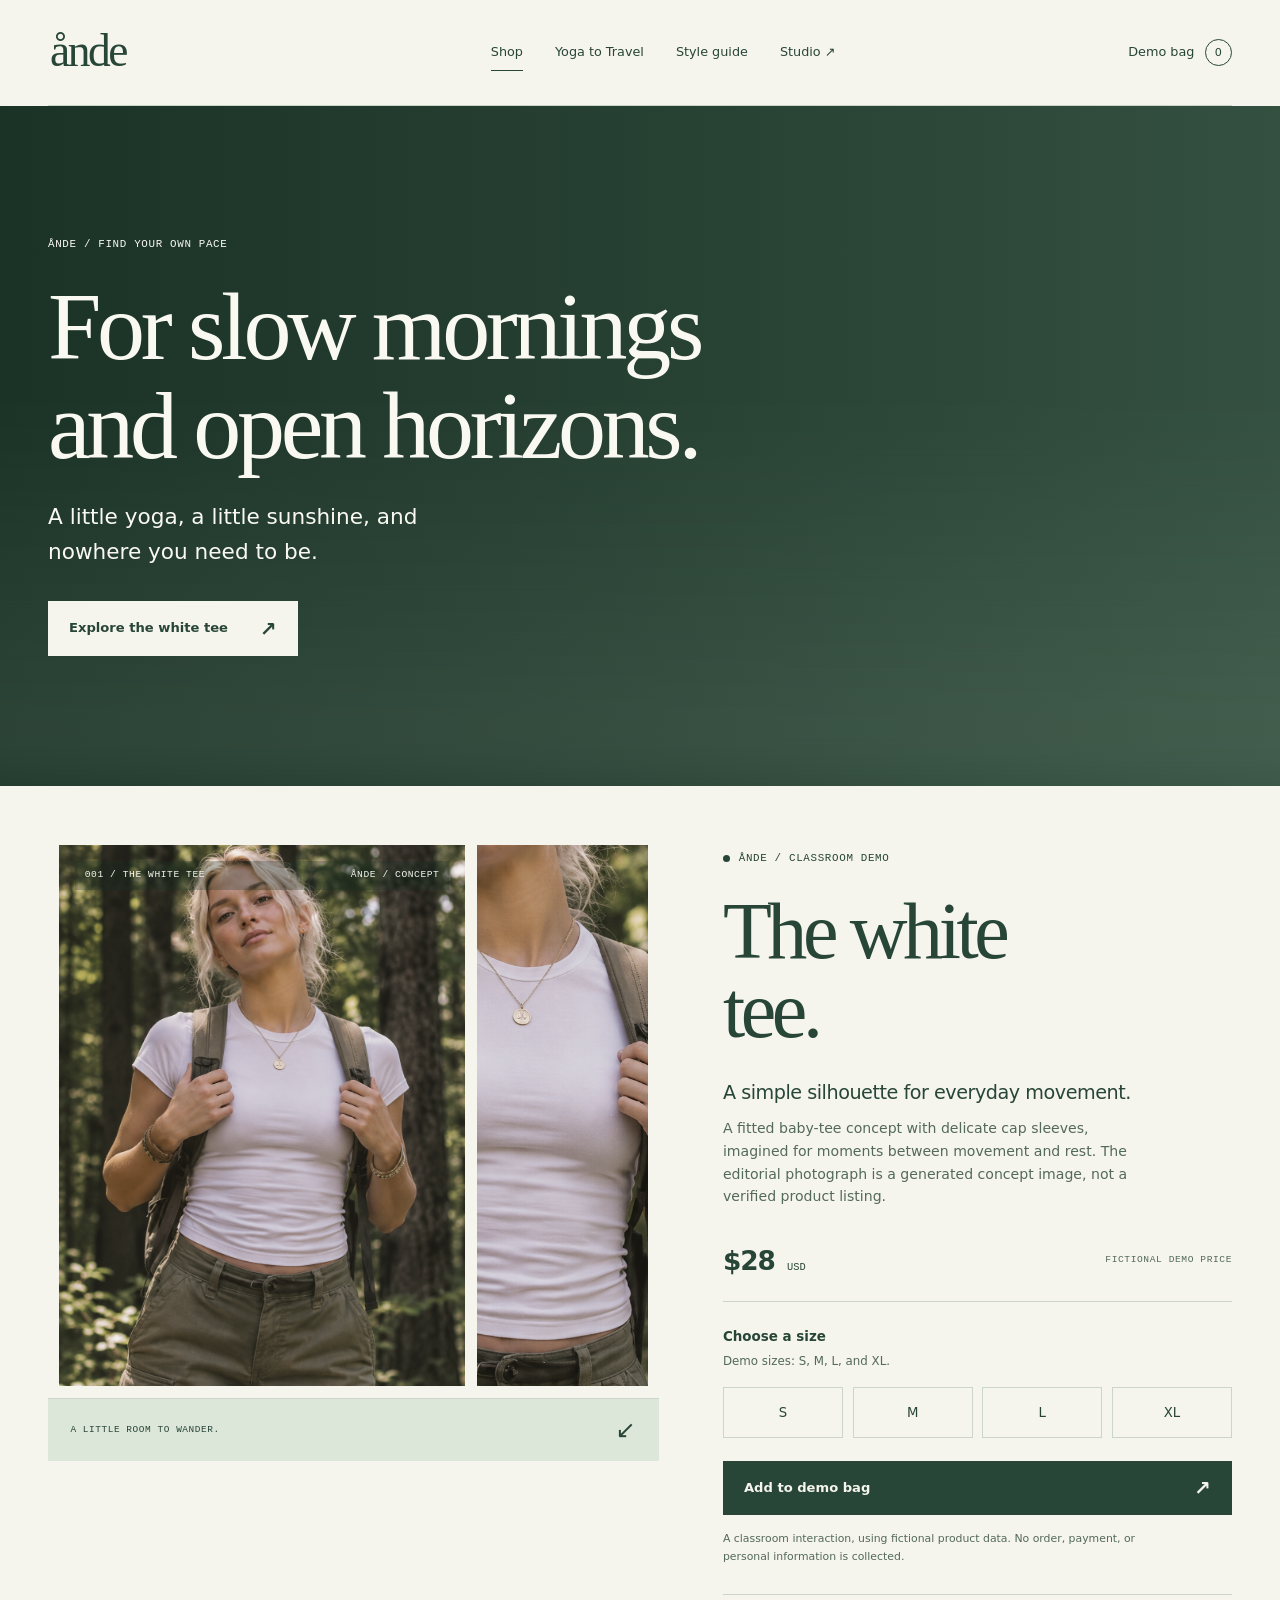
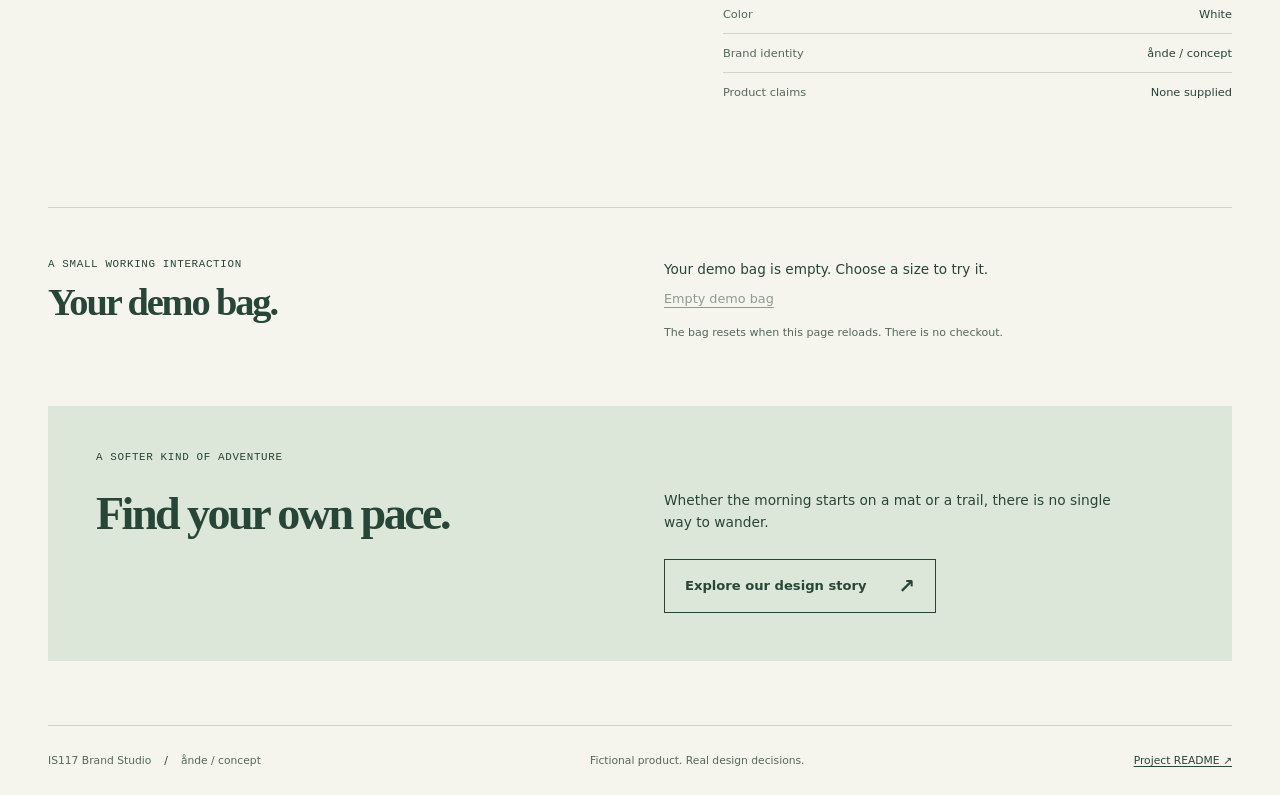
==== commit 47e6c547: "fix: use approved sharp portrait on public/index.html" ====
--- a/public/index.html
+++ b/public/index.html
@@ -48,13 +48,13 @@
           </div>
           <img
             class="shirt-image"
-            src="assets/ande-platinum-product.jpg"
+            src="assets/a_crisp_realistic_outdoor_portrait_of_a_young_adu.png"
             alt="Platinum-blonde fashion model wearing a fitted white baby tee with cap sleeves in a mossy forest; concept image"
             width="800"
             height="880"
             loading="lazy"
           />
-          </div><div class="ande-photo-detail" aria-hidden="true"><img src="assets/ande-platinum-product.jpg" alt="" loading="lazy" /></div></div><div class="image-caption">
+          </div><div class="ande-photo-detail" aria-hidden="true"><img src="assets/a_crisp_realistic_outdoor_portrait_of_a_young_adu.png" alt="" loading="lazy" /></div></div><div class="image-caption">
             <span>A little room to wander.</span
             ><span aria-hidden="true">↙</span>
           </div>
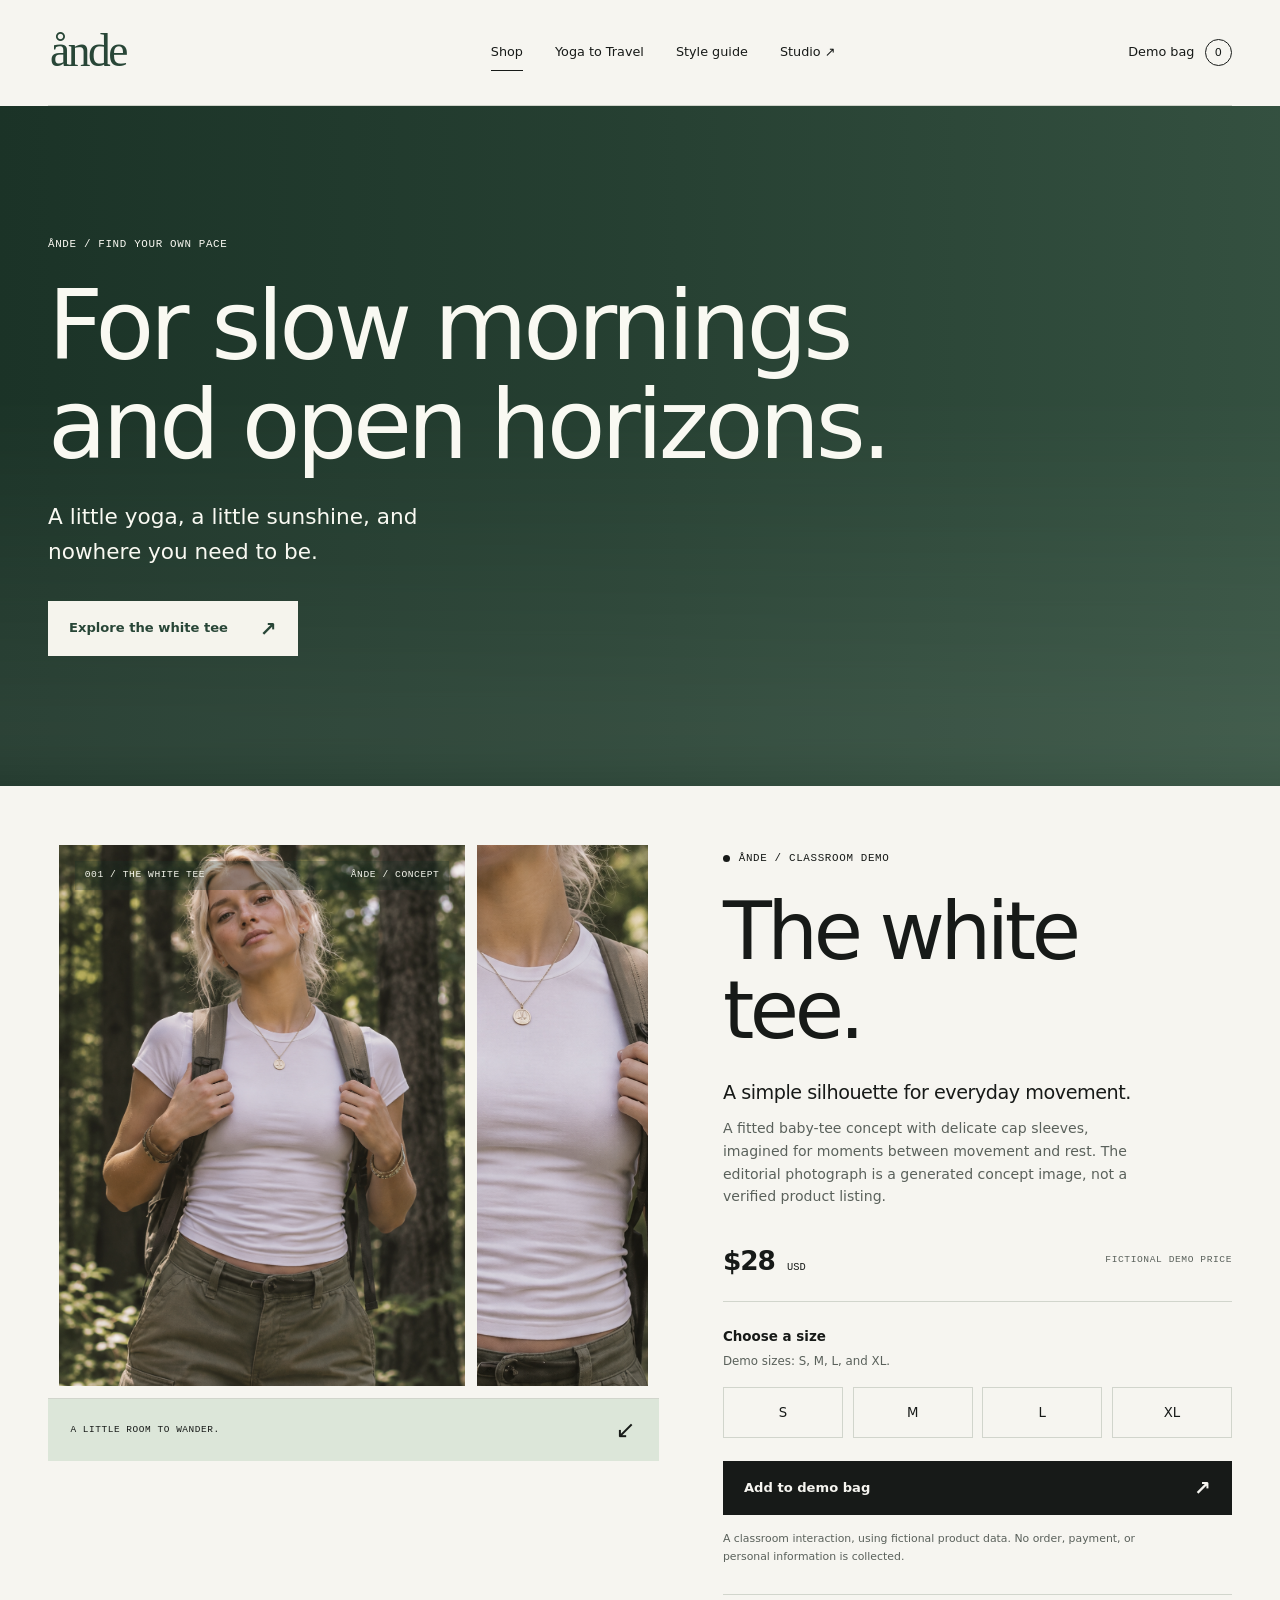
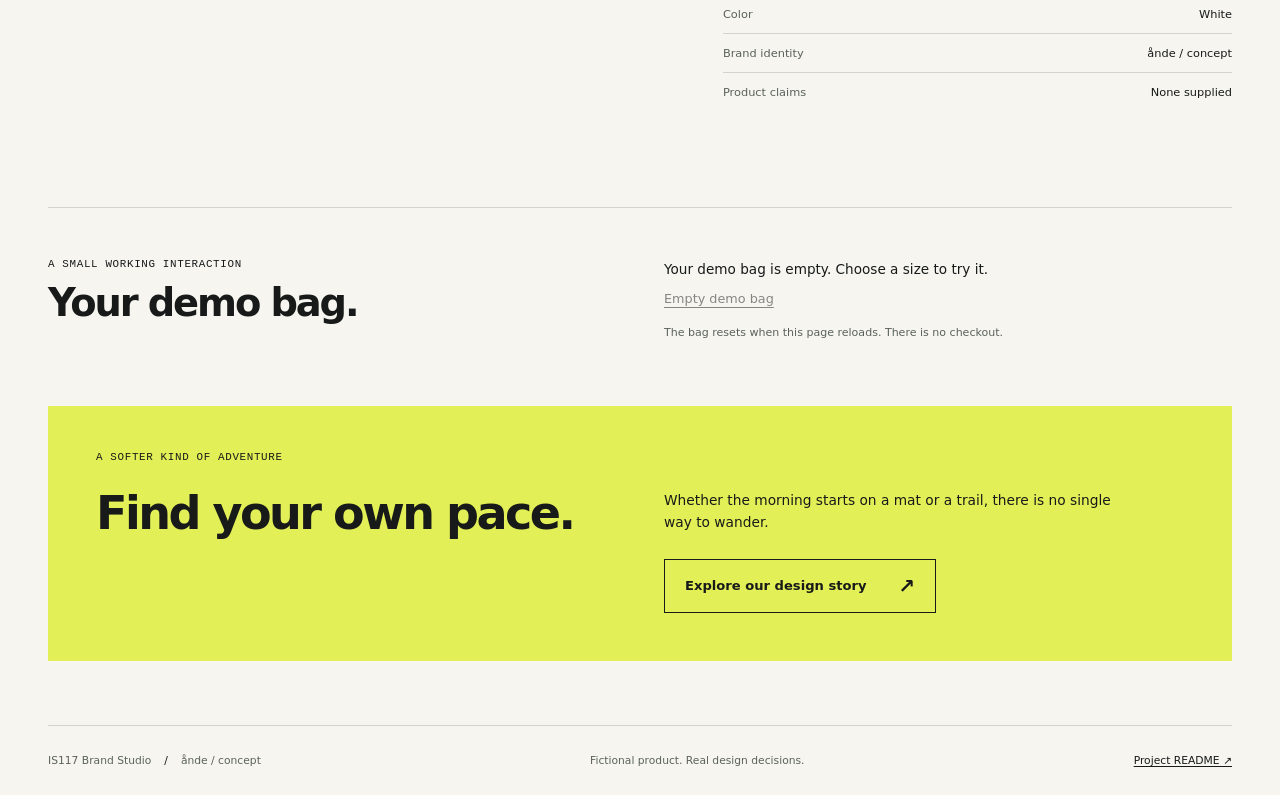
==== commit 83a16449: "Format storefront and exploration HTML" ====
--- a/public/index.html
+++ b/public/index.html
@@ -14,12 +14,9 @@
   </head>
   <body>
     <a class="skip-link" href="#main">Skip to content</a>
-    
+
     <header class="site-header wrap">
-      <a
-        class="brand-link"
-        href="index.html"
-        aria-label="ånde storefront home"
+      <a class="brand-link" href="index.html" aria-label="ånde storefront home"
         ><img
           class="wordmark"
           src="assets/ande-wordmark.svg"
@@ -40,33 +37,62 @@
       >
     </header>
 
-    <main id="main"><section class="ande-hero" aria-labelledby="ande-headline"><div class="ande-hero-art" aria-hidden="true"><span class="ande-mist"></span></div><div class="ande-hero-copy wrap"><p class="eyebrow">ånde / find your own pace</p><h1 id="ande-headline">For slow mornings<br />and open horizons.</h1><p>A little yoga, a little sunshine, and nowhere you need to be.</p><a class="button button-primary" href="#product-title">Explore the white tee <span aria-hidden="true">↗</span></a></div></section>
+    <main id="main">
+      <section class="ande-hero" aria-labelledby="ande-headline">
+        <div class="ande-hero-art" aria-hidden="true">
+          <span class="ande-mist"></span>
+        </div>
+        <div class="ande-hero-copy wrap">
+          <p class="eyebrow">ånde / find your own pace</p>
+          <h1 id="ande-headline">For slow mornings<br />and open horizons.</h1>
+          <p>A little yoga, a little sunshine, and nowhere you need to be.</p>
+          <a class="button button-primary" href="#product-title"
+            >Explore the white tee <span aria-hidden="true">↗</span></a
+          >
+        </div>
+      </section>
       <section class="product-section wrap" aria-labelledby="product-title">
-        <div class="product-visual"><div class="ande-photo-stack" aria-label="Editorial product imagery"><div class="ande-photo-primary">
-          <div class="visual-label">
-            <span>001 / The white tee</span><span>ånde / concept</span>
+        <div class="product-visual">
+          <div class="ande-photo-stack">
+            <div class="ande-photo-primary">
+              <div class="visual-label">
+                <span>001 / The white tee</span><span>ånde / concept</span>
+              </div>
+              <img
+                class="shirt-image"
+                src="assets/a_crisp_realistic_outdoor_portrait_of_a_young_adu.png"
+                alt="Platinum-blonde fashion model wearing a fitted white baby tee with cap sleeves in a mossy forest; concept image"
+                width="800"
+                height="880"
+                loading="lazy"
+              />
+            </div>
+            <div class="ande-photo-detail" aria-hidden="true">
+              <img
+                src="assets/a_crisp_realistic_outdoor_portrait_of_a_young_adu.png"
+                alt=""
+                loading="lazy"
+              />
+            </div>
           </div>
-          <img
-            class="shirt-image"
-            src="assets/a_crisp_realistic_outdoor_portrait_of_a_young_adu.png"
-            alt="Platinum-blonde fashion model wearing a fitted white baby tee with cap sleeves in a mossy forest; concept image"
-            width="800"
-            height="880"
-            loading="lazy"
-          />
-          </div><div class="ande-photo-detail" aria-hidden="true"><img src="assets/a_crisp_realistic_outdoor_portrait_of_a_young_adu.png" alt="" loading="lazy" /></div></div><div class="image-caption">
+          <div class="image-caption">
             <span>A little room to wander.</span
             ><span aria-hidden="true">↙</span>
           </div>
         </div>
         <div class="product-information">
           <p class="eyebrow">
-            <span class="status-dot" aria-hidden="true"></span> ånde / classroom demo
+            <span class="status-dot" aria-hidden="true"></span> ånde / classroom
+            demo
           </p>
           <h1 id="product-title">The white<br />tee.</h1>
-          <p class="product-intro">A simple silhouette for everyday movement.</p>
+          <p class="product-intro">
+            A simple silhouette for everyday movement.
+          </p>
           <p class="muted product-description">
-            A fitted baby-tee concept with delicate cap sleeves, imagined for moments between movement and rest. The editorial photograph is a generated concept image, not a verified product listing.
+            A fitted baby-tee concept with delicate cap sleeves, imagined for
+            moments between movement and rest. The editorial photograph is a
+            generated concept image, not a verified product listing.
           </p>
           <div class="price-row">
             <p class="price">$28 <span>USD</span></p>
@@ -158,12 +184,25 @@
         </div>
       </section>
 
-      <section class="starter-next wrap" aria-labelledby="next-title"><p class="eyebrow">A softer kind of adventure</p><h2 id="next-title">Find your own pace.</h2><div><p>Whether the morning starts on a mat or a trail, there is no single way to wander.</p><a class="button button-secondary" href="styleguide.html">Explore our design story <span aria-hidden="true">↗</span></a></div></section>
+      <section class="starter-next wrap" aria-labelledby="next-title">
+        <p class="eyebrow">A softer kind of adventure</p>
+        <h2 id="next-title">Find your own pace.</h2>
+        <div>
+          <p>
+            Whether the morning starts on a mat or a trail, there is no single
+            way to wander.
+          </p>
+          <a class="button button-secondary" href="styleguide.html"
+            >Explore our design story <span aria-hidden="true">↗</span></a
+          >
+        </div>
+      </section>
     </main>
 
     <footer class="site-footer wrap">
       <p>
-        IS117 Brand Studio <span class="footer-separator"> / </span> ånde / concept
+        IS117 Brand Studio <span class="footer-separator"> / </span> ånde /
+        concept
       </p>
       <p class="footer-tagline">Fictional product. Real design decisions.</p>
       <a href="https://github.com/kaw393939/is117-brand-studio#readme"
--- a/public/styles.css
+++ b/public/styles.css
@@ -1,17 +1,18 @@
 /* Shared brand tokens. Change these after you agree on your brand direction.
    Both the storefront and the live style guide use this file. */
 :root {
-  --color-paper: #f5f4ed;
-  --color-ink: #284637;
-  --color-muted: #53695b;
-  --color-line: #cbd5c8;
-  --color-accent: #dce6d9;
-  --color-soft: #e4eae1;
+  --color-paper: #f6f5f0;
+  --color-ink: #171a18;
+  --color-muted: #5a615b;
+  --color-line: #d1d5cc;
+  --color-accent: #e3ef56;
+  --color-soft: #e8eae1;
   --color-white: #fff;
   --color-danger: #992e28;
   --font-body:
     system-ui, -apple-system, blinkmacsystemfont, "Segoe UI", sans-serif;
-  --font-display: "Iowan Old Style", "Baskerville", "Palatino Linotype", Georgia, serif;
+  --font-display:
+    system-ui, -apple-system, blinkmacsystemfont, "Segoe UI", sans-serif;
   --font-mono: ui-monospace, sfmono-regular, consolas, monospace;
   --space-1: 0.5rem;
   --space-2: 1rem;
@@ -1296,38 +1297,232 @@
 }
 
 /* ånde editorial hero — expressive layering without torn-paper motifs. */
-.ande-hero {position:relative;min-height:min(77vw,720px);display:grid;align-items:center;overflow:hidden;background:#718d7c;color:#f9f9f2;isolation:isolate}
-.ande-hero-art {position:absolute;inset:0;z-index:-2;background:linear-gradient(90deg,rgba(20,45,35,.8) 0%,rgba(30,56,44,.52) 48%,rgba(42,67,53,.14) 100%),radial-gradient(ellipse at 68% 28%,#d4ddd0 0%,#94ab9a 28%,#486d5c 66%,#294b3b 100%)}
-.ande-hero-art::before,.ande-hero-art::after {content:"";position:absolute;inset:0;background:repeating-linear-gradient(100deg,transparent 0 5%,rgba(19,50,37,.28) 5.3% 6.5%,transparent 7% 11%);opacity:.5;filter:blur(3px)}
-.ande-hero-art::after {transform:scale(1.35) translateY(12%);opacity:.4;filter:blur(10px)}
-.ande-mist {position:absolute;inset:32% -10% 0;background:linear-gradient(0deg,rgba(230,238,225,.4),transparent 85%);filter:blur(32px)}
-.ande-hero-copy {padding-block:7rem;position:relative}
-.ande-hero-copy h1 {max-width:860px;font-size:clamp(3.7rem,7.5vw,8rem);letter-spacing:-.045em;font-weight:400;line-height:1.04;margin:1.5rem 0}
-.ande-hero-copy p:not(.eyebrow) {font-size:clamp(1rem,1.7vw,1.35rem);max-width:460px;margin-bottom:2rem}
-.ande-hero-copy .button {background:#f5f4ed;color:#284637;border-color:#f5f4ed}
-.ande-hero-copy .button:hover {background:#dce6d9}
-.product-information h1,.page-hero h1 {letter-spacing:-.055em;font-weight:400}
-@media (width <= 760px) {.ande-hero{min-height:630px}.ande-hero-copy{padding-block:5rem}.ande-hero-copy h1{font-size:clamp(3.3rem,12vw,5.4rem)}}
+.ande-hero {
+  position: relative;
+  min-height: min(77vw, 720px);
+  display: grid;
+  align-items: center;
+  overflow: hidden;
+  background: #718d7c;
+  color: #f9f9f2;
+  isolation: isolate;
+}
+
+.ande-hero-art {
+  position: absolute;
+  inset: 0;
+  z-index: -2;
+  background:
+    linear-gradient(
+      90deg,
+      rgb(20 45 35 / 80%) 0%,
+      rgb(30 56 44 / 52%) 48%,
+      rgb(42 67 53 / 14%) 100%
+    ),
+    radial-gradient(
+      ellipse at 68% 28%,
+      #d4ddd0 0%,
+      #94ab9a 28%,
+      #486d5c 66%,
+      #294b3b 100%
+    );
+}
+
+.ande-hero-art::before,
+.ande-hero-art::after {
+  content: "";
+  position: absolute;
+  inset: 0;
+  background: repeating-linear-gradient(
+    100deg,
+    transparent 0 5%,
+    rgb(19 50 37 / 28%) 5.3% 6.5%,
+    transparent 7% 11%
+  );
+  opacity: 0.5;
+  filter: blur(3px);
+}
+
+.ande-hero-art::after {
+  transform: scale(1.35) translateY(12%);
+  opacity: 0.4;
+  filter: blur(10px);
+}
+
+.ande-mist {
+  position: absolute;
+  inset: 32% -10% 0;
+  background: linear-gradient(0deg, rgb(230 238 225 / 40%), transparent 85%);
+  filter: blur(32px);
+}
+
+.ande-hero-copy {
+  padding-block: 7rem;
+  position: relative;
+}
+
+.ande-hero-copy h1 {
+  max-width: 860px;
+  font-size: clamp(3.7rem, 7.5vw, 8rem);
+  letter-spacing: -0.045em;
+  font-weight: 400;
+  line-height: 1.04;
+  margin: 1.5rem 0;
+}
+
+.ande-hero-copy p:not(.eyebrow) {
+  font-size: clamp(1rem, 1.7vw, 1.35rem);
+  max-width: 460px;
+  margin-bottom: 2rem;
+}
+
+.ande-hero-copy .button {
+  background: #f5f4ed;
+  color: #284637;
+  border-color: #f5f4ed;
+}
+
+.ande-hero-copy .button:hover {
+  background: #dce6d9;
+}
+
+.product-information h1,
+.page-hero h1 {
+  letter-spacing: -0.055em;
+  font-weight: 400;
+}
+
+@media (width <= 760px) {
+  .ande-hero {
+    min-height: 630px;
+  }
+
+  .ande-hero-copy {
+    padding-block: 5rem;
+  }
+
+  .ande-hero-copy h1 {
+    font-size: clamp(3.3rem, 12vw, 5.4rem);
+  }
+}
 
 /* Photographic ånde hero: remote forest image is a temporary stand-in pending upload of the approved original model crop. */
-.ande-hero {min-height:680px;background:#385544}
-.ande-hero-art {background:linear-gradient(90deg,rgba(22,45,34,.85) 0%,rgba(22,45,34,.55) 47%,rgba(22,45,34,.12) 100%),url("https://images.unsplash.com/photo-1448375240586-882707db888b?auto=format&fit=crop&w=1800&q=85") center / cover no-repeat}
-.ande-hero-art::before,.ande-hero-art::after {display:none}
-.ande-mist {opacity:.25;pointer-events:none}
-.ande-hero-copy {z-index:2}
-@media (max-width:760px){.ande-hero-art{background-position:60% center}}
+/* stylelint-disable-next-line no-duplicate-selectors -- intentional design override */
+.ande-hero {
+  min-height: 680px;
+  background: #385544;
+}
+/* stylelint-disable-next-line no-duplicate-selectors -- intentional design override */
+.ande-hero-art {
+  background:
+    linear-gradient(
+      90deg,
+      rgb(22 45 34 / 85%) 0%,
+      rgb(22 45 34 / 55%) 47%,
+      rgb(22 45 34 / 12%) 100%
+    ),
+    url("https://images.unsplash.com/photo-1448375240586-882707db888b?auto=format&fit=crop&w=1800&q=85")
+      center / cover no-repeat;
+}
+/* stylelint-disable-next-line no-duplicate-selectors -- intentional design override */
+.ande-hero-art::before,
+.ande-hero-art::after {
+  display: none;
+}
+/* stylelint-disable-next-line no-duplicate-selectors -- intentional design override */
+.ande-mist {
+  opacity: 0.25;
+  pointer-events: none;
+}
+/* stylelint-disable-next-line no-duplicate-selectors -- intentional design override */
+.ande-hero-copy {
+  z-index: 2;
+}
+
+@media (width <= 760px) {
+  .ande-hero-art {
+    background-position: 60% center;
+  }
+}
 
 /* Portrait treatment for the ånde white-tee editorial section. */
-.product-visual {overflow:hidden;background:#dce6d9}
-.product-visual .shirt-image {aspect-ratio:4 / 5;object-fit:cover;object-position:center 35%;filter:saturate(.8) contrast(.96)}
-.product-visual .visual-label {color:#f7f7ee;text-shadow:0 1px 8px #183425;background:rgba(24,49,36,.28);padding:.45rem .6rem}
+/* stylelint-disable-next-line no-duplicate-selectors -- intentional design override */
+.product-visual {
+  overflow: hidden;
+  background: #dce6d9;
+}
+
+.product-visual .shirt-image {
+  aspect-ratio: 4 / 5;
+  object-fit: cover;
+  object-position: center 35%;
+  filter: saturate(0.8) contrast(0.96);
+}
+
+.product-visual .visual-label {
+  color: #f7f7ee;
+  text-shadow: 0 1px 8px #183425;
+  background: rgb(24 49 36 / 28%);
+  padding: 0.45rem 0.6rem;
+}
 
 /* Refined editorial product image composition, using existing illustrative photo until the approved custom portrait is hosted. */
-.ande-photo-stack{display:grid;grid-template-columns:minmax(0,1fr) 29%;gap:.75rem;align-items:stretch;padding:.7rem;background:var(--color-paper)}
-.ande-photo-primary{min-width:0;position:relative;overflow:hidden;background:#dbe2d9}
-.ande-photo-primary .shirt-image{width:100%;height:100%;min-height:490px;aspect-ratio:3/4;object-fit:cover}
-.ande-photo-primary .visual-label{inset:1rem 1rem auto;flex-wrap:wrap}
-.ande-photo-detail{overflow:hidden;background:#dce6d9}
-.ande-photo-detail img{width:100%;height:100%;object-fit:cover;object-position:70% center;transform:scale(1.8);filter:saturate(.72)}
-.product-section{grid-template-columns:minmax(0,1.2fr) minmax(0,1fr);gap:clamp(2rem,5vw,6rem)}
-@media(max-width:760px){.ande-photo-stack{grid-template-columns:minmax(0,1fr) 24%;gap:.35rem;padding:.35rem}.ande-photo-primary .shirt-image{min-height:360px}}
+.ande-photo-stack {
+  display: grid;
+  grid-template-columns: minmax(0, 1fr) 29%;
+  gap: 0.75rem;
+  align-items: stretch;
+  padding: 0.7rem;
+  background: var(--color-paper);
+}
+
+.ande-photo-primary {
+  min-width: 0;
+  position: relative;
+  overflow: hidden;
+  background: #dbe2d9;
+}
+
+.ande-photo-primary .shirt-image {
+  width: 100%;
+  height: 100%;
+  min-height: 490px;
+  aspect-ratio: 3/4;
+  object-fit: cover;
+}
+
+.ande-photo-primary .visual-label {
+  inset: 1rem 1rem auto;
+  flex-wrap: wrap;
+}
+
+.ande-photo-detail {
+  overflow: hidden;
+  background: #dce6d9;
+}
+
+.ande-photo-detail img {
+  width: 100%;
+  height: 100%;
+  object-fit: cover;
+  object-position: 70% center;
+  transform: scale(1.8);
+  filter: saturate(0.72);
+}
+/* stylelint-disable-next-line no-duplicate-selectors -- intentional design override */
+.product-section {
+  grid-template-columns: minmax(0, 1.2fr) minmax(0, 1fr);
+  gap: clamp(2rem, 5vw, 6rem);
+}
+
+@media (width <= 760px) {
+  .ande-photo-stack {
+    grid-template-columns: minmax(0, 1fr) 24%;
+    gap: 0.35rem;
+    padding: 0.35rem;
+  }
+
+  .ande-photo-primary .shirt-image {
+    min-height: 360px;
+  }
+}
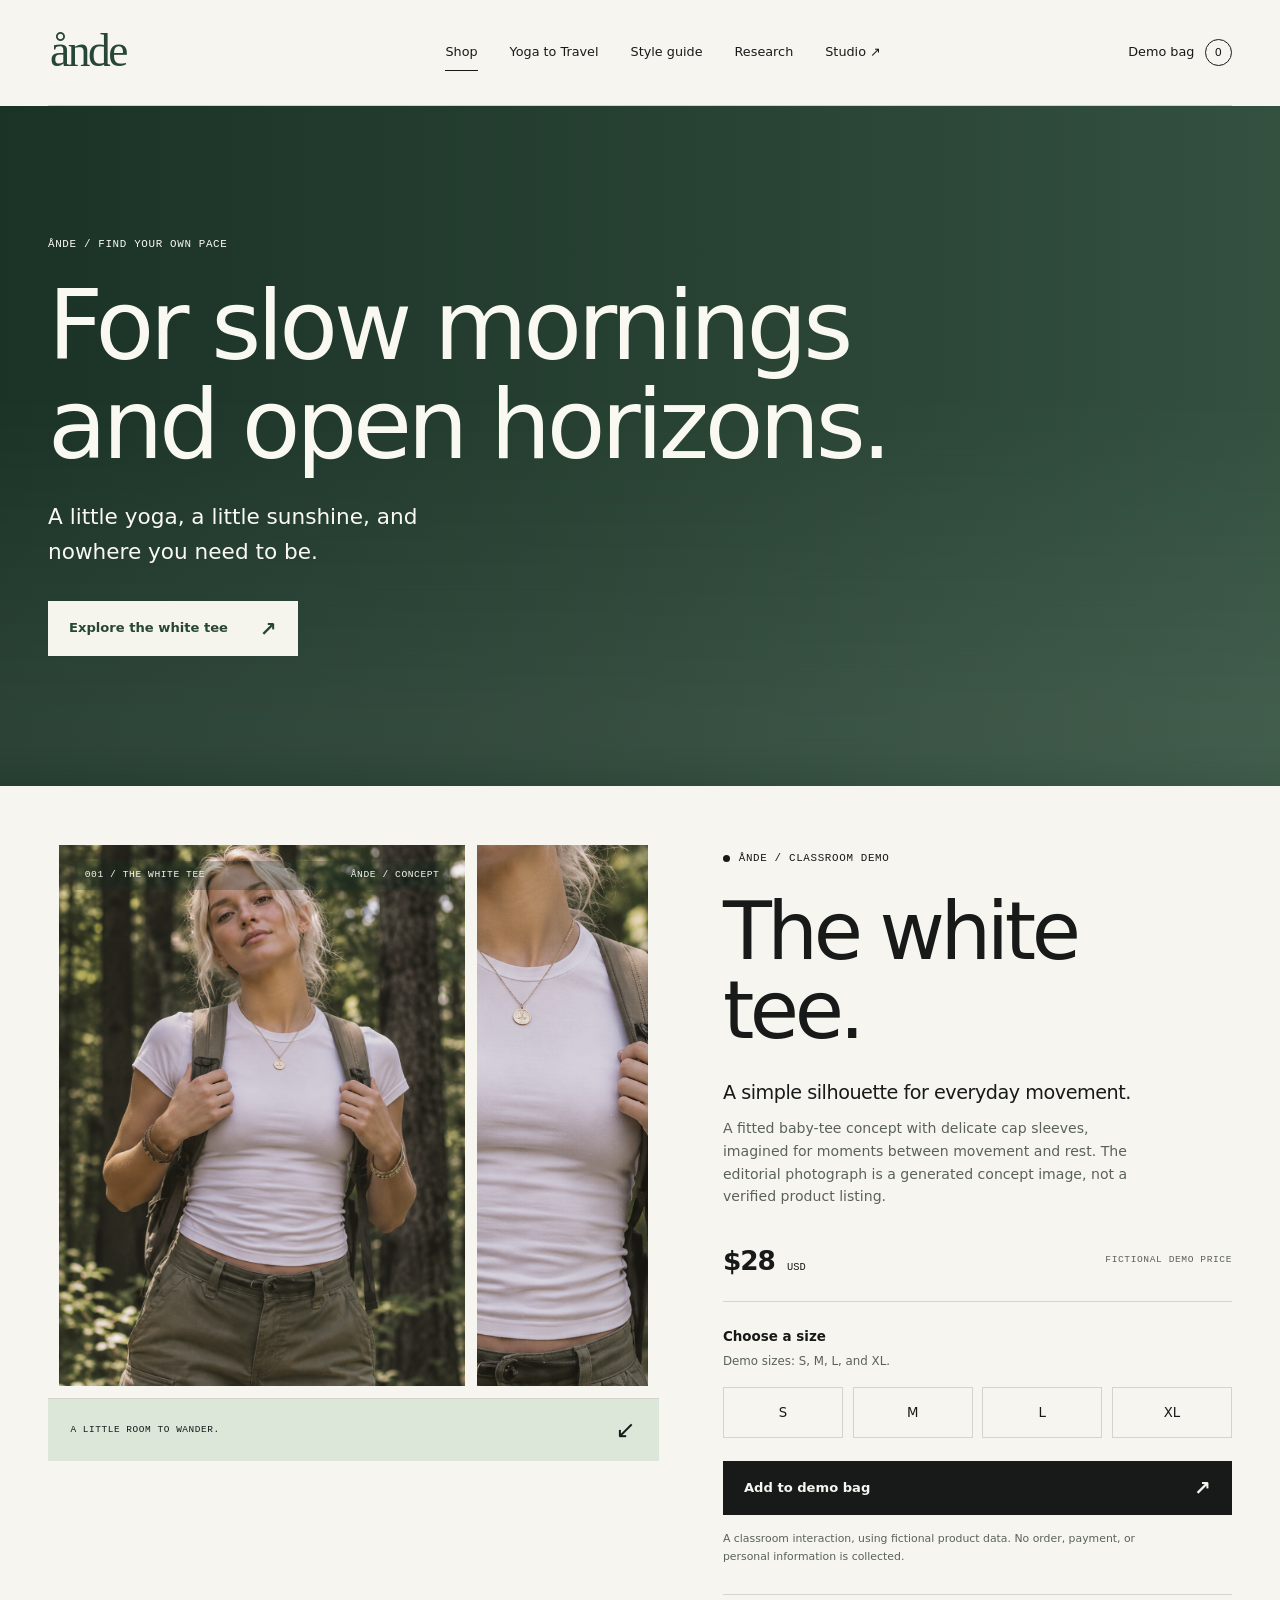
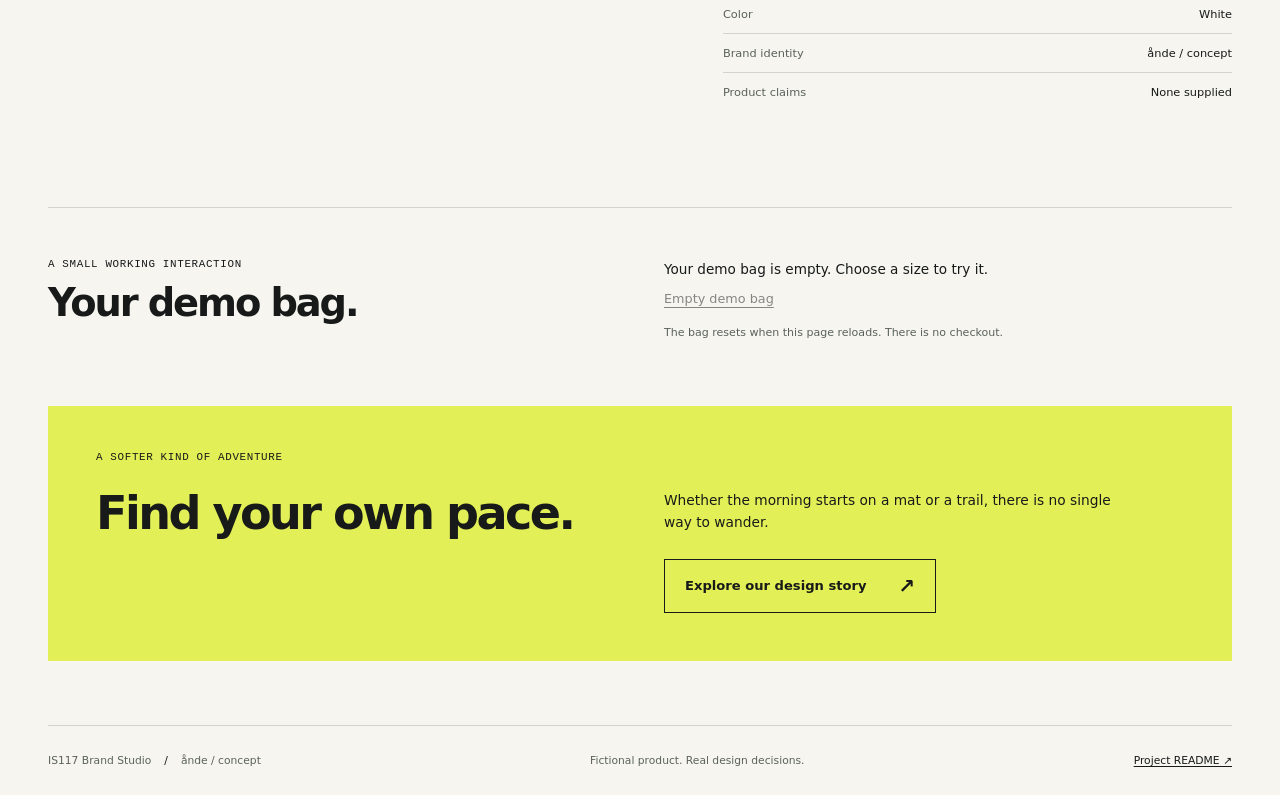
==== commit 14f91b75: "Link research from storefront navigation (#3)" ====
--- a/public/index.html
+++ b/public/index.html
@@ -28,6 +28,7 @@
         <a class="nav-link" href="index.html" aria-current="page">Shop</a>
         <a class="nav-link" href="yoga-to-travel.html">Yoga to Travel</a>
         <a class="nav-link" href="styleguide.html">Style guide</a>
+        <a class="nav-link" href="research.html">Research</a>
         <a class="nav-link" href="studio.html"
           >Studio <span aria-hidden="true">↗</span></a
         >
